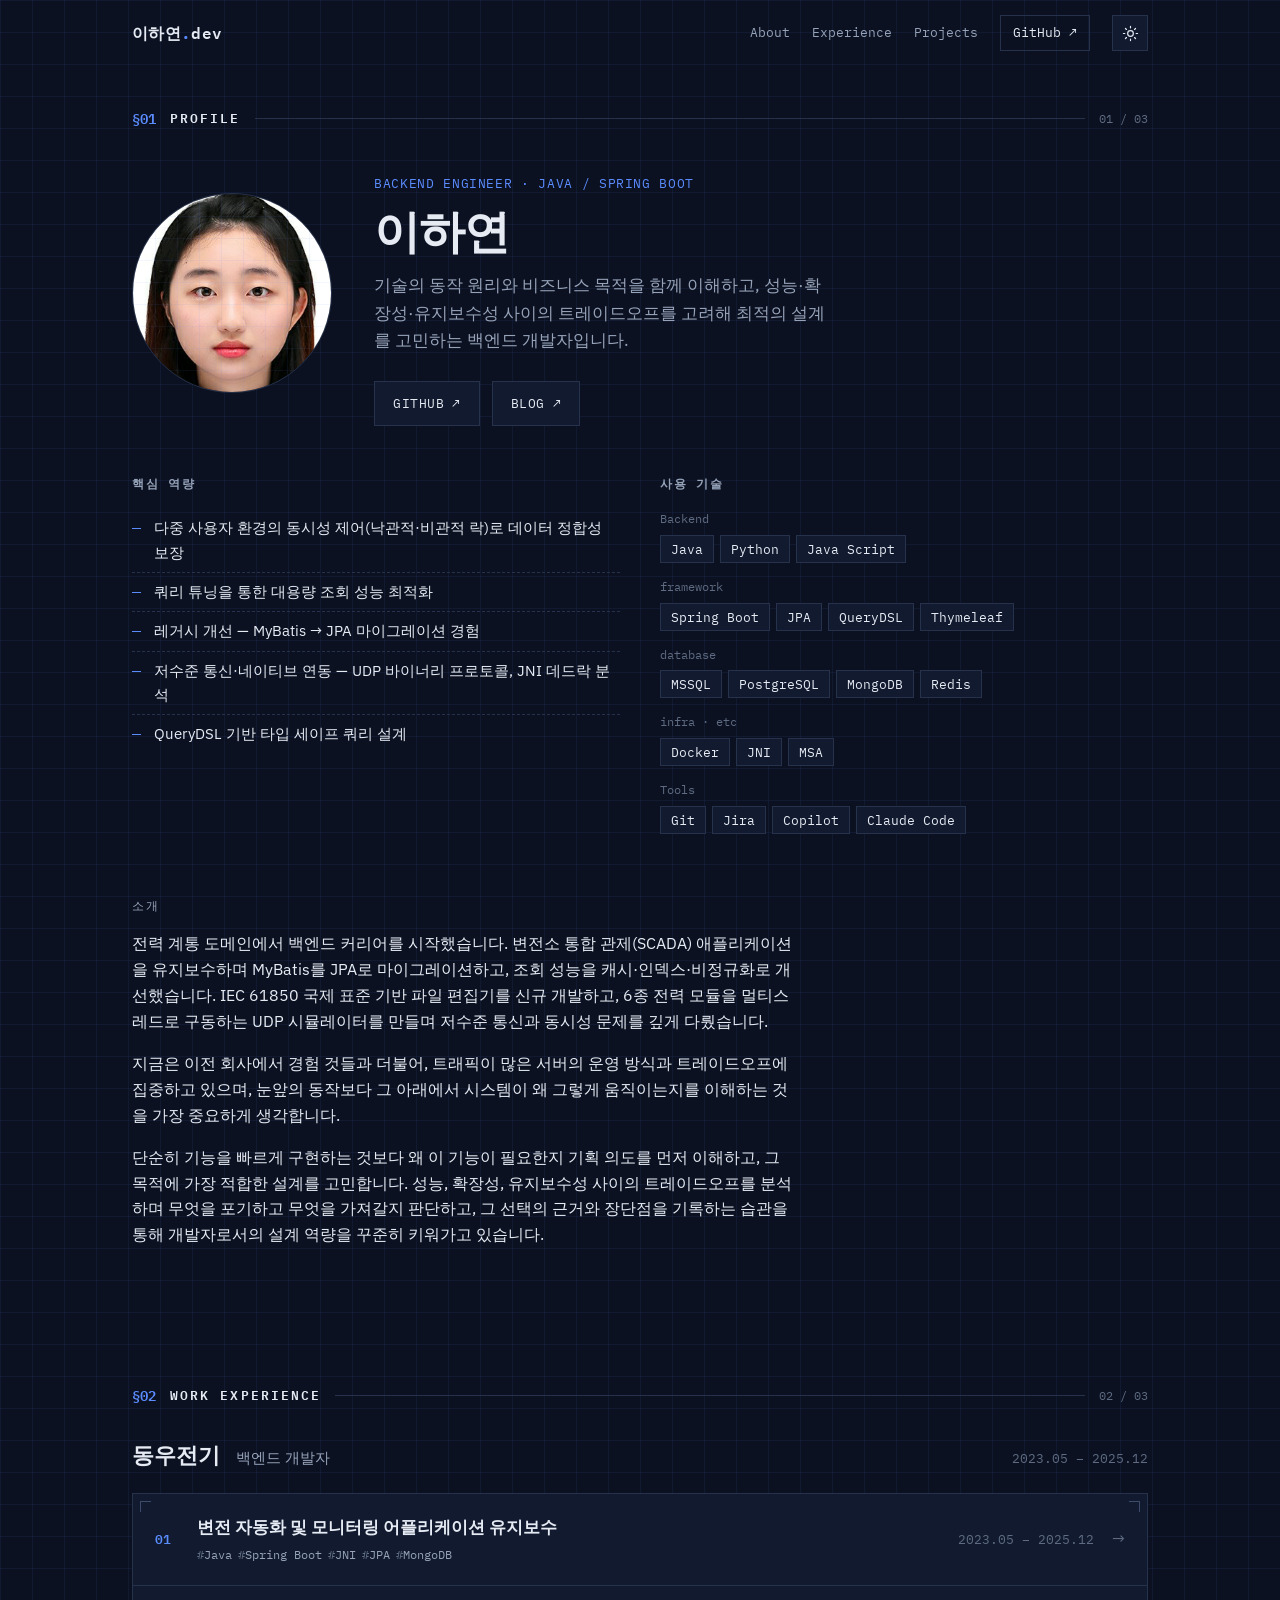
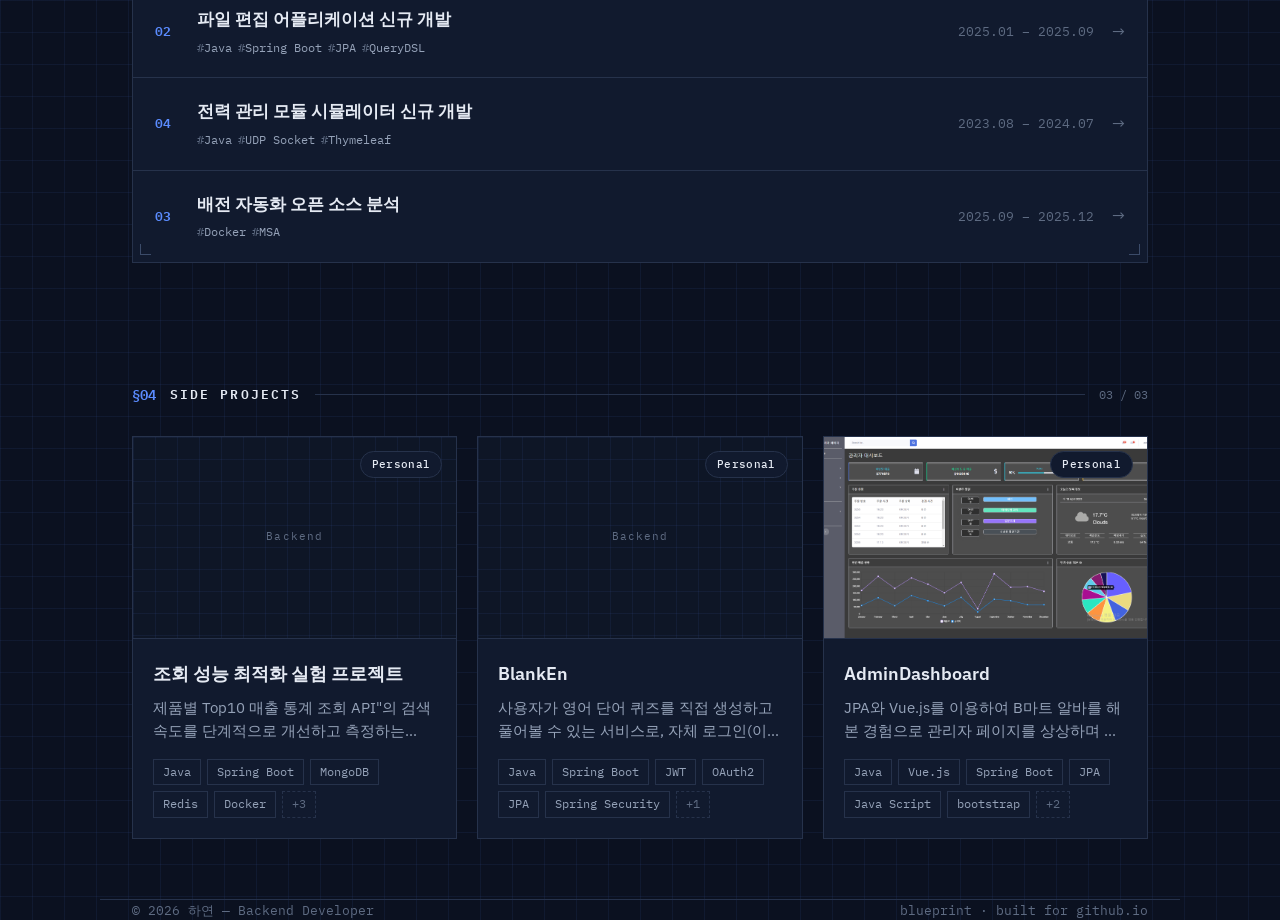
==== index.html @ 2e975024 "document - 수정" ====
<!doctype html>
<html lang="ko" data-theme="dark">
  <head>
    <meta charset="UTF-8" />
    <meta name="viewport" content="width=device-width, initial-scale=1.0" />
    <title>하연 · 백엔드 개발자</title>
    <script>
      try {
        var t = localStorage.getItem("theme");
        document.documentElement.setAttribute(
          "data-theme",
          t === "light" ? "light" : "dark",
        );
      } catch (e) {
        document.documentElement.setAttribute("data-theme", "dark");
      }
    </script>
    <link rel="preconnect" href="https://fonts.googleapis.com" />
    <link rel="preconnect" href="https://fonts.gstatic.com" crossorigin />
    <link
      href="https://fonts.googleapis.com/css2?family=IBM+Plex+Sans:wght@400;500;600;700&family=IBM+Plex+Mono:wght@400;500;600&display=swap"
      rel="stylesheet"
    />
    <link rel="stylesheet" href="assets/css/style.css" />
  </head>
  <body>
    <header id="header">
      <div class="wrap bar">
        <a href="#top" class="mark">이하연<span class="a">.</span>dev</a>
        <nav class="top" aria-label="주요 섹션">
          <a href="#profile">About</a>
          <a href="#experience">Experience</a>
          <a href="#projects">Projects</a>
          <a
            href="https://github.com/ddogga/"
            target="_blank"
            rel="noopener"
            class="gh"
            >GitHub ↗</a
          >
          <button
            id="themeToggle"
            class="theme-btn"
            type="button"
            aria-label="다크/라이트 테마 전환"
            title="테마 전환"
          >
            <svg
              class="i-moon"
              viewBox="0 0 24 24"
              fill="none"
              stroke="currentColor"
              stroke-width="1.7"
              stroke-linecap="round"
              stroke-linejoin="round"
              aria-hidden="true"
            >
              <path d="M21 12.8A8.5 8.5 0 1 1 11.2 3a6.6 6.6 0 0 0 9.8 9.8z" />
            </svg>
            <svg
              class="i-sun"
              viewBox="0 0 24 24"
              fill="none"
              stroke="currentColor"
              stroke-width="1.7"
              stroke-linecap="round"
              stroke-linejoin="round"
              aria-hidden="true"
            >
              <circle cx="12" cy="12" r="4" />
              <path
                d="M12 2v2M12 20v2M4.9 4.9l1.4 1.4M17.7 17.7l1.4 1.4M2 12h2M20 12h2M4.9 19.1l1.4-1.4M17.7 6.3l1.4-1.4"
              />
            </svg>
          </button>
        </nav>
      </div>
    </header>

    <main id="top" class="wrap">
      <!-- §01 PROFILE -->
      <section id="profile">
        <div class="sec-head reveal">
          <span class="sec-no">§01</span><span class="sec-title">Profile</span>
          <span class="sec-rule"></span><span class="sec-meta">01 / 03</span>
        </div>

        <div class="hero-grid">
          <div class="photo crop reveal" aria-label="프로필 사진 자리">
            <img src="assets/img/profile.png" alt="하연 프로필 사진" />
          </div>
          <div class="intro reveal">
            <p class="role">BACKEND ENGINEER · JAVA / SPRING BOOT</p>
            <h1>이하연</h1>
            <p class="tag">
              기술의 동작 원리와 비즈니스 목적을 함께 이해하고,
              성능·확장성·유지보수성 사이의 트레이드오프를 고려해 최적의 설계를
              고민하는 백엔드 개발자입니다.
            </p>
            <div class="links">
              <a
                class="lbtn"
                href="https://github.com/ddogga/"
                target="_blank"
                rel="noopener"
                >GITHUB <span aria-hidden="true">↗</span></a
              >
              <a
                class="lbtn"
                href="https://knockknockwho.tistory.com/"
                target="_blank"
                rel="noopener"
                >BLOG <span aria-hidden="true">↗</span></a
              >
            </div>
          </div>
        </div>

        <div class="cols reveal">
          <div class="block">
            <h2>핵심 역량</h2>
            <ul class="caps">
              <li>
                다중 사용자 환경의 동시성 제어(낙관적·비관적 락)로 데이터 정합성
                보장
              </li>
              <li>쿼리 튜닝을 통한 대용량 조회 성능 최적화</li>
              <li>레거시 개선 — MyBatis → JPA 마이그레이션 경험</li>
              <li>
                저수준 통신·네이티브 연동 — UDP 바이너리 프로토콜, JNI 데드락
                분석
              </li>
              <li>QueryDSL 기반 타입 세이프 쿼리 설계</li>
            </ul>
          </div>
          <div class="block">
            <h2>사용 기술</h2>
            <div class="stack-group">
              <span class="k">Backend</span>
              <div class="v">
                <span class="tk">Java</span><span class="tk">Python</span
                ><span class="tk">Java Script</span>
              </div>
            </div>
            <div class="stack-group">
              <span class="k">framework</span>
              <div class="v">
                <span class="tk">Spring Boot</span><span class="tk">JPA</span
                ><span class="tk">QueryDSL</span
                ><span class="tk">Thymeleaf</span>
              </div>
            </div>
            <div class="stack-group">
              <span class="k">database</span>
              <div class="v">
                <span class="tk">MSSQL</span>
                <span class="tk">PostgreSQL</span><span class="tk">MongoDB</span
                ><span class="tk">Redis</span>
              </div>
            </div>
            <div class="stack-group">
              <span class="k">infra · etc</span>
              <div class="v">
                <span class="tk">Docker</span><span class="tk">JNI</span
                ><span class="tk">MSA</span>
              </div>
            </div>
            <div class="stack-group">
              <span class="k">Tools</span>
              <div class="v">
                <span class="tk">Git</span><span class="tk">Jira</span
                ><span class="tk">Copilot</span
                ><span class="tk">Claude Code</span>
              </div>
            </div>
          </div>
        </div>

        <div class="about-long reveal">
          <p class="lbl">소개</p>
          <p>
            전력 계통 도메인에서 백엔드 커리어를 시작했습니다. 변전소 통합
            관제(SCADA) 애플리케이션을 유지보수하며 MyBatis를 JPA로
            마이그레이션하고, 조회 성능을 캐시·인덱스·비정규화로 개선했습니다.
            IEC 61850 국제 표준 기반 파일 편집기를 신규 개발하고, 6종 전력
            모듈을 멀티스레드로 구동하는 UDP 시뮬레이터를 만들며 저수준 통신과
            동시성 문제를 깊게 다뤘습니다.
          </p>
          <p>
            지금은 이전 회사에서 경험 것들과 더불어, 트래픽이 많은 서버의 운영
            방식과 트레이드오프에 집중하고 있으며, 눈앞의 동작보다 그 아래에서
            시스템이 왜 그렇게 움직이는지를 이해하는 것을 가장 중요하게
            생각합니다.
          </p>
          <p>
            단순히 기능을 빠르게 구현하는 것보다 왜 이 기능이 필요한지 기획
            의도를 먼저 이해하고, 그 목적에 가장 적합한 설계를 고민합니다. 성능,
            확장성, 유지보수성 사이의 트레이드오프를 분석하며 무엇을 포기하고
            무엇을 가져갈지 판단하고, 그 선택의 근거와 장단점을 기록하는 습관을
            통해 개발자로서의 설계 역량을 꾸준히 키워가고 있습니다.
          </p>
        </div>
      </section>

      <!-- §02 EXPERIENCE -->
      <section id="experience">
        <div class="sec-head reveal">
          <span class="sec-no">§02</span
          ><span class="sec-title">Work Experience</span>
          <span class="sec-rule"></span><span class="sec-meta">02 / 03</span>
        </div>

        <div class="company reveal">
          <span class="co-name">동우전기</span>
          <span class="co-role">백엔드 개발자</span>
          <span class="co-period">2023.05 – 2025.12</span>
        </div>

        <div class="exp-list crop reveal">
          <a
            class="exp-row"
            href="projects/substation_automaion_monitoring.html"
            data-detail="experience/monitoring-maintenance.html"
          >
            <span class="exp-no">01</span>
            <div class="exp-main">
              <span class="exp-title"
                >변전 자동화 및 모니터링 어플리케이션 유지보수</span
              >
              <div class="exp-tags">
                <span>Java</span><span>Spring Boot</span><span>JNI</span
                ><span>JPA</span><span>MongoDB</span>
              </div>
            </div>
            <span class="exp-date">2023.05 – 2025.12</span>
            <span class="exp-arrow" aria-hidden="true">→</span>
          </a>
          <a
            class="exp-row"
            href="projects/file_editor_project.html"
            data-detail="experience/monitoring-maintenance.html"
          >
            <span class="exp-no">02</span>
            <div class="exp-main">
              <span class="exp-title">파일 편집 어플리케이션 신규 개발</span>
              <div class="exp-tags">
                <span>Java</span><span>Spring Boot</span><span>JPA</span
                ><span>QueryDSL</span>
              </div>
            </div>
            <span class="exp-date">2025.01 – 2025.09</span>
            <span class="exp-arrow" aria-hidden="true">→</span>
          </a>

          <a
            class="exp-row"
            href="projects/module_simulator.html"
            data-detail="experience/simulator.html"
          >
            <span class="exp-no">04</span>
            <div class="exp-main">
              <span class="exp-title">전력 관리 모듈 시뮬레이터 신규 개발</span>
              <div class="exp-tags">
                <span>Java</span><span>UDP Socket</span><span>Thymeleaf</span>
              </div>
            </div>
            <span class="exp-date">2023.08 – 2024.07</span>
            <span class="exp-arrow" aria-hidden="true">→</span>
          </a>
          <a
            class="exp-row"
            href="projects/opensource-analysis.html"
            data-detail="experience/opensource-analysis.html"
          >
            <span class="exp-no">03</span>
            <div class="exp-main">
              <span class="exp-title">배전 자동화 오픈 소스 분석</span>
              <div class="exp-tags"><span>Docker</span><span>MSA</span></div>
            </div>
            <span class="exp-date">2025.09 – 2025.12</span>
            <span class="exp-arrow" aria-hidden="true">→</span>
          </a>
        </div>
      </section>

      <!-- §03 SIDE PROJECTS -->
      <section id="projects">
        <div class="sec-head reveal">
          <span class="sec-no">§04</span
          ><span class="sec-title">Side Projects</span>
          <span class="sec-rule"></span><span class="sec-meta">03 / 03</span>
        </div>

        <div class="proj-grid">
          <a
            class="proj-card reveal"
            href="projects/market_query_performance.html"
          >
            <span class="badge per">Personal</span>
            <div class="thumb"><span>Backend</span></div>
            <div
              class="proj-body"
              title='"제품별 Top10 매출 통계 조회 API"의 검색 속도를 단계적으로 개선하고 측정하는 Spring Boot 실험 프로젝트'
            >
              <h3>조회 성능 최적화 실험 프로젝트</h3>
              <p class="desc">
                제품별 Top10 매출 통계 조회 API"의 검색 속도를 단계적으로
                개선하고 측정하는 Spring Boot 실험 프로젝트
              </p>
              <div class="chips">
                <span class="chip">Java</span
                ><span class="chip">Spring Boot</span
                ><span class="chip">MongoDB</span><span class="chip">Redis</span
                ><span class="chip">Docker</span
                ><span class="chip more">+3</span>
              </div>
            </div>
          </a>

          <a class="proj-card reveal" href="projects/blank_en.html">
            <span class="badge per">Personal</span>
            <div class="thumb"><span>Backend</span></div>
            <div class="proj-body" title='"BlankEn'>
              <h3>BlankEn</h3>
              <p class="desc">
                사용자가 영어 단어 퀴즈를 직접 생성하고 풀어볼 수 있는 서비스로,
                자체 로그인(이메일 인증·로그인 유지)과 OAuth 2.0 기반
                카카오·구글 소셜 로그인을 함께 지원하는 인증·인가 체계를 구축한
                프로젝트
              </p>
              <div class="chips">
                <span class="chip">Java</span
                ><span class="chip">Spring Boot</span
                ><span class="chip">JWT</span><span class="chip">OAuth2</span
                ><span class="chip">JPA</span
                ><span class="chip">Spring Security</span
                ><span class="chip more">+1</span>
              </div>
            </div>
          </a>

          <a class="proj-card reveal" href="projects/admin_dashboard.html">
            <span class="badge per">Personal</span>
            <div class="thumb">
              <img src="assets/img/admin_dashboard_main.png" />
            </div>
            <div class="proj-body" title='"AdminDashboard'>
              <h3>AdminDashboard</h3>
              <p class="desc">
                JPA와 Vue.js를 이용하여 B마트 알바를 해본 경험으로 관리자
                페이지를 상상하며 만든 프로젝트
              </p>
              <div class="chips">
                <span class="chip">Java</span><span class="chip">Vue.js</span
                ><span class="chip">Spring Boot</span
                ><span class="chip">JPA</span
                ><span class="chip">Java Script</span
                ><span class="chip">bootstrap</span
                ><span class="chip more">+2</span>
              </div>
            </div>
          </a>
        </div>
      </section>
    </main>

    <footer class="wrap">
      <span>© 2026 하연 — Backend Developer</span>
      <span>blueprint · built for github.io</span>
    </footer>

    <script src="assets/js/main.js"></script>
  </body>
</html>
---- assets/css/style.css ----
:root,
html[data-theme="dark"] {
  --bg: #0b1120;
  --grid: rgba(90, 140, 255, 0.07);
  --surface: #111a2e;
  --ink: #e5eaf3;
  --muted: #95a2b8;
  --faint: #5e6b82;
  --line: #26324b;
  --accent: #5b8cff;
  --accent-ink: #7ba2ff;
  --accent-soft: rgba(91, 140, 255, 0.14);
  --crop: #3b4b69;
  --thumb-bg: #0e1626;
  --header-bg: rgba(11, 17, 32, 0.86);
  --pill-bg: #e5eaf3;
  --pill-fg: #0b1120;
  --shadow: rgba(0, 0, 0, 0.5);
}
html[data-theme="light"] {
  --bg: #f5f7fb;
  --grid: rgba(45, 91, 215, 0.055);
  --surface: #ffffff;
  --ink: #191e28;
  --muted: #626c7a;
  --faint: #9aa5b4;
  --line: #dce2eb;
  --accent: #2d5bd7;
  --accent-ink: #234bb8;
  --accent-soft: #eaeffc;
  --crop: #a9b6cb;
  --thumb-bg: #f0f3f9;
  --header-bg: rgba(245, 247, 251, 0.85);
  --pill-bg: #191e28;
  --pill-fg: #ffffff;
  --shadow: rgba(45, 91, 215, 0.35);
}

* {
  box-sizing: border-box;
}
html {
  scroll-behavior: smooth;
}

body {
  margin: 0;
  color: var(--ink);
  font-family: "IBM Plex Sans", system-ui, sans-serif;
  font-size: 16px;
  line-height: 1.62;
  -webkit-font-smoothing: antialiased;
  background-color: var(--bg);
  background-image:
    linear-gradient(var(--grid) 1px, transparent 1px),
    linear-gradient(90deg, var(--grid) 1px, transparent 1px);
  background-size: 32px 32px;
  transition:
    background-color 0.35s ease,
    color 0.35s ease;
}
::selection {
  background: var(--accent-soft);
}
a {
  color: inherit;
  text-decoration: none;
}

.wrap {
  max-width: 1080px;
  margin: 0 auto;
  padding: 0 32px;
}

/* corner registration marks (blueprint signature) */
.crop {
  background-image:
    linear-gradient(var(--crop), var(--crop)),
    linear-gradient(var(--crop), var(--crop)),
    linear-gradient(var(--crop), var(--crop)),
    linear-gradient(var(--crop), var(--crop)),
    linear-gradient(var(--crop), var(--crop)),
    linear-gradient(var(--crop), var(--crop)),
    linear-gradient(var(--crop), var(--crop)),
    linear-gradient(var(--crop), var(--crop));
  background-repeat: no-repeat;
  background-size:
    11px 1px,
    1px 11px,
    11px 1px,
    1px 11px,
    11px 1px,
    1px 11px,
    11px 1px,
    1px 11px;
  background-position:
    top 7px left 7px,
    top 7px left 7px,
    top 7px right 7px,
    top 7px right 7px,
    bottom 7px left 7px,
    bottom 7px left 7px,
    bottom 7px right 7px,
    bottom 7px right 7px;
}

/* ---------- header ---------- */
header {
  position: sticky;
  top: 0;
  z-index: 20;
  border-bottom: 1px solid transparent;
  transition:
    background 0.25s ease,
    border-color 0.25s ease;
}
header.scrolled {
  background: var(--header-bg);
  backdrop-filter: blur(10px);
  border-bottom-color: var(--line);
}
.bar {
  display: flex;
  align-items: center;
  justify-content: space-between;
  height: 66px;
}
.mark {
  font-family: "IBM Plex Mono", monospace;
  font-weight: 600;
  font-size: 16px;
  letter-spacing: 0.02em;
}
.mark .a {
  color: var(--accent);
}
nav.top {
  display: flex;
  align-items: center;
  gap: 22px;
  font-family: "IBM Plex Mono", monospace;
  font-size: 13px;
}
nav.top a {
  color: var(--muted);
  transition: color 0.18s ease;
}
nav.top a:hover,
nav.top a:focus-visible {
  color: var(--ink);
  outline: none;
}
nav.top a.gh {
  color: var(--ink);
  border: 1px solid var(--line);
  padding: 6px 12px;
  transition:
    border-color 0.18s ease,
    background-color 0.35s ease,
    color 0.35s ease;
}
nav.top a.gh:hover {
  border-color: var(--ink);
}

.theme-btn {
  display: inline-flex;
  align-items: center;
  justify-content: center;
  width: 36px;
  height: 36px;
  padding: 0;
  cursor: pointer;
  background: var(--surface);
  border: 1px solid var(--line);
  color: var(--ink);
  transition:
    border-color 0.18s ease,
    color 0.18s ease,
    background-color 0.35s ease;
}
.theme-btn:hover {
  border-color: var(--accent);
  color: var(--accent);
}
.theme-btn svg {
  width: 17px;
  height: 17px;
  display: block;
}
html[data-theme="dark"] .theme-btn .i-moon {
  display: none;
}
html[data-theme="dark"] .theme-btn .i-sun {
  display: block;
}
html[data-theme="light"] .theme-btn .i-moon {
  display: block;
}
html[data-theme="light"] .theme-btn .i-sun {
  display: none;
}

/* ---------- section header ---------- */
.sec-head {
  display: flex;
  align-items: center;
  gap: 14px;
  margin: 0 0 30px;
  font-family: "IBM Plex Mono", monospace;
}
.sec-no {
  color: var(--accent);
  font-weight: 600;
  font-size: 14px;
}
.sec-title {
  font-size: 13px;
  font-weight: 600;
  letter-spacing: 0.16em;
  text-transform: uppercase;
  color: var(--ink);
}
.sec-rule {
  flex: 1;
  height: 1px;
  background: var(--line);
  transition: background-color 0.35s ease;
}
.sec-meta {
  font-size: 12px;
  color: var(--faint);
}

section {
  padding: 60px 0;
}
section:first-of-type {
  padding-top: 40px;
}

/* ---------- §01 profile ---------- */
.hero-grid {
  display: grid;
  grid-template-columns: auto 1fr;
  gap: 42px;
  align-items: center;
}
.photo {
  width: clamp(170px, 16vw, 200px); /* 최소 110 · 기본 화면비 16vw · 최대 170 */
  aspect-ratio: 1 / 1; /* 정사각 유지 → 원이 안 찌그러짐 */
  border-radius: 50%; /* 원형 */
  overflow: hidden; /* 이미지가 원 밖으로 안 삐져나오게 */
  border: 1px solid var(--line);
  background-color: var(--surface);
  position: relative;
  display: flex;
  align-items: center;
  justify-content: center;
}
.photo img {
  width: 100%;
  height: 100%;
  object-fit: cover;
  display: block;
}
.photo::before {
  content: "";
  position: absolute;
  inset: 0;
  background-image:
    linear-gradient(var(--grid) 1px, transparent 1px),
    linear-gradient(90deg, var(--grid) 1px, transparent 1px);
  background-size: 22px 22px;
}
.photo .ph-label {
  position: relative;
  font-family: "IBM Plex Mono", monospace;
  font-size: 12px;
  color: var(--faint);
  text-align: center;
  line-height: 1.5;
}
.photo .ph-label .glyph {
  display: block;
  font-size: 30px;
  color: var(--line);
  margin-bottom: 8px;
}

.intro .role {
  font-family: "IBM Plex Mono", monospace;
  font-size: 13px;
  letter-spacing: 0.05em;
  color: var(--accent);
  margin-bottom: 12px;
}
.intro h1 {
  font-size: clamp(30px, 5vw, 46px);
  font-weight: 700;
  letter-spacing: -0.02em;
  line-height: 1.1;
  margin: 0 0 16px;
}
.intro .tag {
  color: var(--muted);
  font-size: 17px;
  max-width: 46ch;
  margin: 0 0 26px;
}
.intro .tag em {
  color: var(--ink);
  font-style: italic;
}

.links {
  display: flex;
  flex-wrap: wrap;
  gap: 12px;
}
.lbtn {
  font-family: "IBM Plex Mono", monospace;
  font-size: 13px;
  letter-spacing: 0.04em;
  display: inline-flex;
  align-items: center;
  gap: 8px;
  padding: 11px 18px;
  border: 1px solid var(--line);
  background: var(--surface);
  transition:
    border-color 0.18s ease,
    color 0.18s ease,
    transform 0.16s ease,
    background-color 0.35s ease;
}
.lbtn:hover {
  border-color: var(--accent);
  color: var(--accent);
  transform: translateY(-2px);
}

.cols {
  display: grid;
  grid-template-columns: 1fr 1fr;
  gap: 40px;
  margin-top: 48px;
}
.block h2 {
  font-family: "IBM Plex Mono", monospace;
  font-size: 12px;
  letter-spacing: 0.14em;
  text-transform: uppercase;
  color: var(--muted);
  margin: 0 0 16px;
}

.caps {
  list-style: none;
  margin: 0;
  padding: 0;
}
.caps li {
  position: relative;
  padding: 7px 0 7px 22px;
  border-bottom: 1px dashed var(--line);
  font-size: 15px;
  transition: border-color 0.35s ease;
}
.caps li:last-child {
  border-bottom: 0;
}
.caps li::before {
  content: "—";
  position: absolute;
  left: 0;
  color: var(--accent);
  font-family: "IBM Plex Mono", monospace;
}

.stack-group {
  margin-bottom: 14px;
}
.stack-group .k {
  font-family: "IBM Plex Mono", monospace;
  font-size: 12px;
  color: var(--faint);
  display: block;
  margin-bottom: 6px;
}
.stack-group .v {
  display: flex;
  flex-wrap: wrap;
  gap: 6px;
}
.tk {
  font-family: "IBM Plex Mono", monospace;
  font-size: 12.5px;
  padding: 3px 10px;
  border: 1px solid var(--line);
  background: var(--surface);
  color: var(--ink);
  transition:
    background-color 0.35s ease,
    border-color 0.35s ease,
    color 0.35s ease;
}

.about-long {
  margin-top: 48px;
  max-width: 66ch;
}
.about-long .lbl {
  font-family: "IBM Plex Mono", monospace;
  font-size: 12px;
  letter-spacing: 0.14em;
  text-transform: uppercase;
  color: var(--muted);
  margin: 0 0 16px;
}
.about-long p {
  color: var(--ink);
  margin: 0 0 16px;
}
.note {
  font-family: "IBM Plex Mono", monospace;
  font-size: 12.5px;
  color: var(--faint);
}
.note::before {
  content: "// ";
}

/* ---------- §02 experience ---------- */
.company {
  display: flex;
  align-items: baseline;
  gap: 16px;
  flex-wrap: wrap;
  margin-bottom: 8px;
}
.company .co-name {
  font-size: 22px;
  font-weight: 700;
}
.company .co-role {
  color: var(--muted);
  font-size: 15px;
}
.company .co-period {
  font-family: "IBM Plex Mono", monospace;
  font-size: 13px;
  color: var(--faint);
  margin-left: auto;
}

.exp-list {
  border: 1px solid var(--line);
  background-color: var(--surface);
  margin-top: 20px;
  transition:
    background-color 0.35s ease,
    border-color 0.35s ease;
}
.exp-row {
  display: flex;
  align-items: center;
  gap: 18px;
  padding: 20px 22px;
  border-bottom: 1px solid var(--line);
  transition:
    background-color 0.2s ease,
    border-color 0.35s ease;
}
.exp-row:last-child {
  border-bottom: 0;
}
.exp-row:hover {
  background: var(--accent-soft);
}
.exp-no {
  font-family: "IBM Plex Mono", monospace;
  font-size: 13px;
  color: var(--accent);
  font-weight: 600;
  width: 24px;
  flex-shrink: 0;
}
.exp-main {
  flex: 1;
  min-width: 0;
}
.exp-title {
  display: block;
  font-weight: 600;
  font-size: 16.5px;
}
.exp-tags {
  display: flex;
  flex-wrap: wrap;
  gap: 6px;
  margin-top: 6px;
}
.exp-tags span {
  font-family: "IBM Plex Mono", monospace;
  font-size: 11.5px;
  color: var(--muted);
}
.exp-tags span::before {
  content: "#";
  color: var(--faint);
}
.exp-date {
  font-family: "IBM Plex Mono", monospace;
  font-size: 13px;
  color: var(--faint);
  flex-shrink: 0;
}
.exp-arrow {
  color: var(--faint);
  flex-shrink: 0;
  transition:
    transform 0.18s ease,
    color 0.18s ease;
}
.exp-row:hover .exp-arrow {
  color: var(--accent);
  transform: translateX(4px);
}

/* ---------- §03 side projects ---------- */
.proj-grid {
  display: grid;
  grid-template-columns: repeat(auto-fill, minmax(300px, 1fr));
  gap: 20px;
}
.proj-card {
  position: relative;
  background-color: var(--surface);
  border: 1px solid var(--line);
  display: flex;
  flex-direction: column;
  overflow: hidden;
  transition:
    border-color 0.18s ease,
    transform 0.18s ease,
    box-shadow 0.18s ease,
    background-color 0.35s ease;
}
.proj-card:hover {
  border-color: var(--accent);
  transform: translateY(-3px);
  box-shadow: 0 16px 30px -18px var(--shadow);
}
.badge {
  position: absolute;
  top: 14px;
  right: 14px;
  z-index: 2;
  font-family: "IBM Plex Mono", monospace;
  font-size: 11px;
  font-weight: 500;
  letter-spacing: 0.03em;
  padding: 4px 11px;
  border-radius: 20px;
  transition:
    background-color 0.35s ease,
    color 0.35s ease,
    border-color 0.35s ease;
}
.badge.static {
  position: static;
  top: auto;
  right: auto;
}
.badge.pro {
  background: var(--pill-bg);
  color: var(--pill-fg);
}
.badge.per {
  background: var(--surface);
  color: var(--ink);
  border: 1px solid var(--line);
}
.thumb {
  aspect-ratio: 16 / 10;
  position: relative;
  background: var(--thumb-bg);
  border-bottom: 1px solid var(--line);
  display: flex;
  align-items: center;
  justify-content: center;
  transition:
    background-color 0.35s ease,
    border-color 0.35s ease;
}
.thumb::before {
  content: "";
  position: absolute;
  inset: 0;
  background-image:
    linear-gradient(var(--grid) 1px, transparent 1px),
    linear-gradient(90deg, var(--grid) 1px, transparent 1px);
  background-size: 22px 22px;
}
.thumb span {
  position: relative;
  font-family: "IBM Plex Mono", monospace;
  font-size: 11px;
  color: var(--faint);
  letter-spacing: 0.1em;
}
.proj-body {
  padding: 20px;
  display: flex;
  flex-direction: column;
  flex: 1;
}
.proj-body h3 {
  font-size: 18px;
  font-weight: 600;
  margin: 0 0 8px;
}
.proj-body .desc {
  color: var(--muted);
  font-size: 14.5px;
  margin: 0 0 16px;
  display: -webkit-box;
  -webkit-line-clamp: 2;
  -webkit-box-orient: vertical;
  overflow: hidden;
}
.chips {
  display: flex;
  flex-wrap: wrap;
  gap: 6px;
  margin-top: auto;
}
.chip {
  font-family: "IBM Plex Mono", monospace;
  font-size: 11.5px;
  padding: 3px 9px;
  border: 1px solid var(--line);
  color: var(--muted);
  transition:
    border-color 0.35s ease,
    color 0.35s ease;
}
.chip.more {
  border-style: dashed;
  color: var(--faint);
}

/* ---------- footer ---------- */
footer {
  border-top: 1px solid var(--line);
  padding: 28px 0;
  display: flex;
  justify-content: space-between;
  align-items: center;
  font-family: "IBM Plex Mono", monospace;
  font-size: 12.5px;
  color: var(--faint);
  transition: border-color 0.35s ease;
}

/* ======================================================
   DETAIL PAGE
   ====================================================== */
.crumb {
  display: flex;
  align-items: center;
  gap: 10px;
  font-family: "IBM Plex Mono", monospace;
  font-size: 13px;
  color: var(--muted);
  margin-bottom: 22px;
  flex-wrap: wrap;
}
.crumb a {
  color: var(--muted);
  transition: color 0.18s ease;
}
.crumb a:hover {
  color: var(--accent);
}
.crumb .sep {
  color: var(--faint);
}
.crumb .cur {
  color: var(--ink);
}

.detail-head {
  margin-bottom: 34px;
}
.detail-head .badge.static {
  margin-bottom: 14px;
}
.detail-head h1 {
  font-size: clamp(28px, 5vw, 42px);
  font-weight: 700;
  letter-spacing: -0.02em;
  line-height: 1.12;
  margin: 0 0 12px;
}
.detail-head .summary {
  color: var(--muted);
  font-size: 17px;
  max-width: 62ch;
  margin: 0;
}

/* spec sheet */
.spec {
  border: 1px solid var(--line);
  background-color: var(--surface);
  margin-bottom: 8px;
  transition:
    background-color 0.35s ease,
    border-color 0.35s ease;
}
.spec .srow {
  display: grid;
  grid-template-columns: 150px 1fr;
  gap: 18px;
  padding: 14px 22px;
  border-bottom: 1px solid var(--line);
  align-items: baseline;
}
.spec .srow:last-child {
  border-bottom: 0;
}
.spec .sk {
  font-family: "IBM Plex Mono", monospace;
  font-size: 12px;
  letter-spacing: 0.08em;
  color: var(--faint);
  text-transform: uppercase;
}
.spec .sv {
  display: flex;
  flex-wrap: wrap;
  gap: 6px 10px;
  align-items: center;
}
.spec .sv .txt {
  font-size: 15px;
}
.spec .sv a {
  color: var(--accent);
  font-family: "IBM Plex Mono", monospace;
  font-size: 13px;
}
.spec .sv a:hover {
  text-decoration: underline;
}

/* problem solving cases */
.ps-case {
  border: 1px solid var(--line);
  background-color: var(--surface);
  margin-bottom: 16px;
  transition:
    background-color 0.35s ease,
    border-color 0.35s ease;
}
.ps-head {
  display: flex;
  align-items: baseline;
  gap: 12px;
  padding: 18px 22px;
  border-bottom: 1px solid var(--line);
}
.ps-no {
  font-family: "IBM Plex Mono", monospace;
  color: var(--accent);
  font-weight: 600;
  font-size: 13px;
  flex-shrink: 0;
}
.ps-title {
  font-weight: 600;
  font-size: 17px;
}
.ps-body {
  padding: 6px 22px 16px;
}
.ps-row {
  display: grid;
  grid-template-columns: 104px 1fr;
  gap: 18px;
  padding: 13px 0;
  border-bottom: 1px dashed var(--line);
  align-items: baseline;
}
.ps-row:last-child {
  border-bottom: 0;
}
.ps-label {
  font-family: "IBM Plex Mono", monospace;
  font-size: 12px;
  letter-spacing: 0.05em;
  color: var(--muted);
}
.ps-text {
  color: var(--ink);
}
.ps-row.lesson {
  background: var(--accent-soft);
  border-bottom: 0;
  padding: 13px 14px;
  margin: 4px -14px 0;
  border-radius: 3px;
}
.ps-row.lesson .ps-label {
  color: var(--accent);
  font-weight: 500;
}

/* study list */
.study-row {
  display: flex;
  align-items: center;
  gap: 16px;
  padding: 18px 22px;
  border-bottom: 1px solid var(--line);
  transition: background-color 0.2s ease;
}
.study-row:last-child {
  border-bottom: 0;
}
.study-row:hover {
  background: var(--accent-soft);
}
.study-idx {
  font-family: "IBM Plex Mono", monospace;
  font-size: 13px;
  color: var(--accent);
  font-weight: 600;
  width: 24px;
  flex-shrink: 0;
}
.study-main {
  flex: 1;
  min-width: 0;
}
.study-title {
  display: block;
  font-weight: 600;
  font-size: 16px;
}
.study-desc {
  color: var(--muted);
  font-size: 13.5px;
  margin-top: 4px;
}
.study-ext {
  font-family: "IBM Plex Mono", monospace;
  font-size: 12px;
  color: var(--faint);
  flex-shrink: 0;
  transition: color 0.18s ease;
}
.study-row:hover .study-ext {
  color: var(--accent);
}

/* pager */
.pager {
  display: flex;
  justify-content: space-between;
  gap: 16px;
  margin: 44px 0 10px;
  padding-top: 24px;
  border-top: 1px solid var(--line);
  font-family: "IBM Plex Mono", monospace;
  font-size: 13px;
}
.pager a {
  color: var(--muted);
  transition: color 0.18s ease;
}
.pager a:hover {
  color: var(--accent);
}
.pager .disabled {
  color: var(--faint);
  opacity: 0.5;
}

/* reveal */
.reveal {
  opacity: 0;
  transform: translateY(14px);
  transition:
    opacity 0.5s ease,
    transform 0.5s ease;
}
.reveal.in {
  opacity: 1;
  transform: none;
}

@media (prefers-reduced-motion: reduce) {
  .reveal {
    opacity: 1 !important;
    transform: none !important;
    transition: none;
  }
  html {
    scroll-behavior: auto;
  }
}

@media (max-width: 760px) {
  .hero-grid {
    grid-template-columns: 1fr;
    gap: 26px;
  }
  .photo {
    max-width: 220px;
  }
  .cols {
    grid-template-columns: 1fr;
    gap: 30px;
  }
}
@media (max-width: 560px) {
  .wrap {
    padding: 0 20px;
  }
  nav.top a:not(.gh) {
    display: none;
  }
  nav.top {
    gap: 12px;
  }
  section {
    padding: 44px 0;
  }
  .company .co-period {
    margin-left: 0;
    width: 100%;
  }
  .exp-row {
    flex-wrap: wrap;
    gap: 8px 14px;
  }
  .exp-date {
    order: 3;
    margin-left: 42px;
  }
  footer {
    flex-direction: column;
    gap: 8px;
    align-items: flex-start;
  }
  .spec .srow {
    grid-template-columns: 1fr;
    gap: 6px;
  }
  .ps-row {
    grid-template-columns: 1fr;
    gap: 4px;
  }
  .ps-row.lesson {
    margin: 4px 0 0;
  }
}

/* ======================================================
   DETAIL — two-column sticky layout
   ====================================================== */
.detail-layout {
  display: grid;
  grid-template-columns: 320px 1fr;
  gap: 56px;
  padding-top: 34px;
  align-items: start;
}
.detail-side {
  position: sticky;
  top: 92px;
  align-self: start;
  max-height: calc(100vh - 116px);
  overflow-y: auto;
}
.detail-side .crumb {
  margin-bottom: 16px;
}
.detail-side .badge.static {
  margin-bottom: 12px;
}
.detail-side h1 {
  font-size: 26px;
  line-height: 1.15;
  letter-spacing: -0.02em;
  margin: 0 0 12px;
}
.detail-side .summary {
  font-size: 15px;
  color: var(--muted);
  margin: 0;
}
.detail-side .spec {
  margin-top: 22px;
}
.detail-side .spec .srow {
  grid-template-columns: 1fr;
  gap: 7px;
  padding: 13px 18px;
}
.detail-main section {
  padding: 0 0 52px;
}
.detail-main section:first-child {
  padding-top: 4px;
}
.detail-main .pager {
  margin-top: 8px;
}

@media (max-width: 860px) {
  .detail-layout {
    grid-template-columns: 1fr;
    gap: 0;
    padding-top: 28px;
  }
  .detail-side {
    position: static;
    max-height: none;
    overflow: visible;
    margin-bottom: 28px;
  }
  .detail-side h1 {
    font-size: clamp(26px, 6vw, 34px);
  }
  .detail-main section:first-child {
    padding-top: 8px;
  }
}

.caps-acc .cap {
  border-bottom: 1px dashed var(--line);
}
.caps-acc .cap:last-child {
  border-bottom: 0;
}

/* 하위 없는 일반 항목 */
.cap.plain {
  position: relative;
  margin: 0;
  padding: 9px 0 9px 22px;
  font-size: 15px;
}
.cap.plain::before {
  content: "—";
  position: absolute;
  left: 0;
  color: var(--accent);
  font-family: "IBM Plex Mono", monospace;
}

/* 펼칠 수 있는 항목 */
details.cap > summary {
  position: relative;
  display: block;
  list-style: none;
  cursor: pointer;
  padding: 9px 30px 9px 22px;
  font-size: 15px;
}
details.cap > summary::-webkit-details-marker {
  display: none;
}
details.cap > summary::before {
  content: "—";
  position: absolute;
  left: 0;
  color: var(--accent);
  font-family: "IBM Plex Mono", monospace;
}
details.cap > summary::after {
  content: "+";
  position: absolute;
  right: 6px;
  top: 9px;
  font-family: "IBM Plex Mono", monospace;
  color: var(--accent);
}
details.cap[open] > summary::after {
  content: "–";
}
details.cap > summary:hover {
  color: var(--accent);
}

/* 하위 리스트 */
details.cap > ul {
  margin: 0 0 10px;
  padding: 0 0 0 22px;
  list-style: none;
}
details.cap > ul > li {
  position: relative;
  padding: 6px 0 6px 16px;
  font-size: 14px;
  color: var(--muted);
}
details.cap > ul > li::before {
  content: "└";
  position: absolute;
  left: 0;
  color: var(--faint);
  font-family: "IBM Plex Mono", monospace;
}
.thumb img { width: 100%; height: 100%; object-fit: cover; display: block; position: relative; }
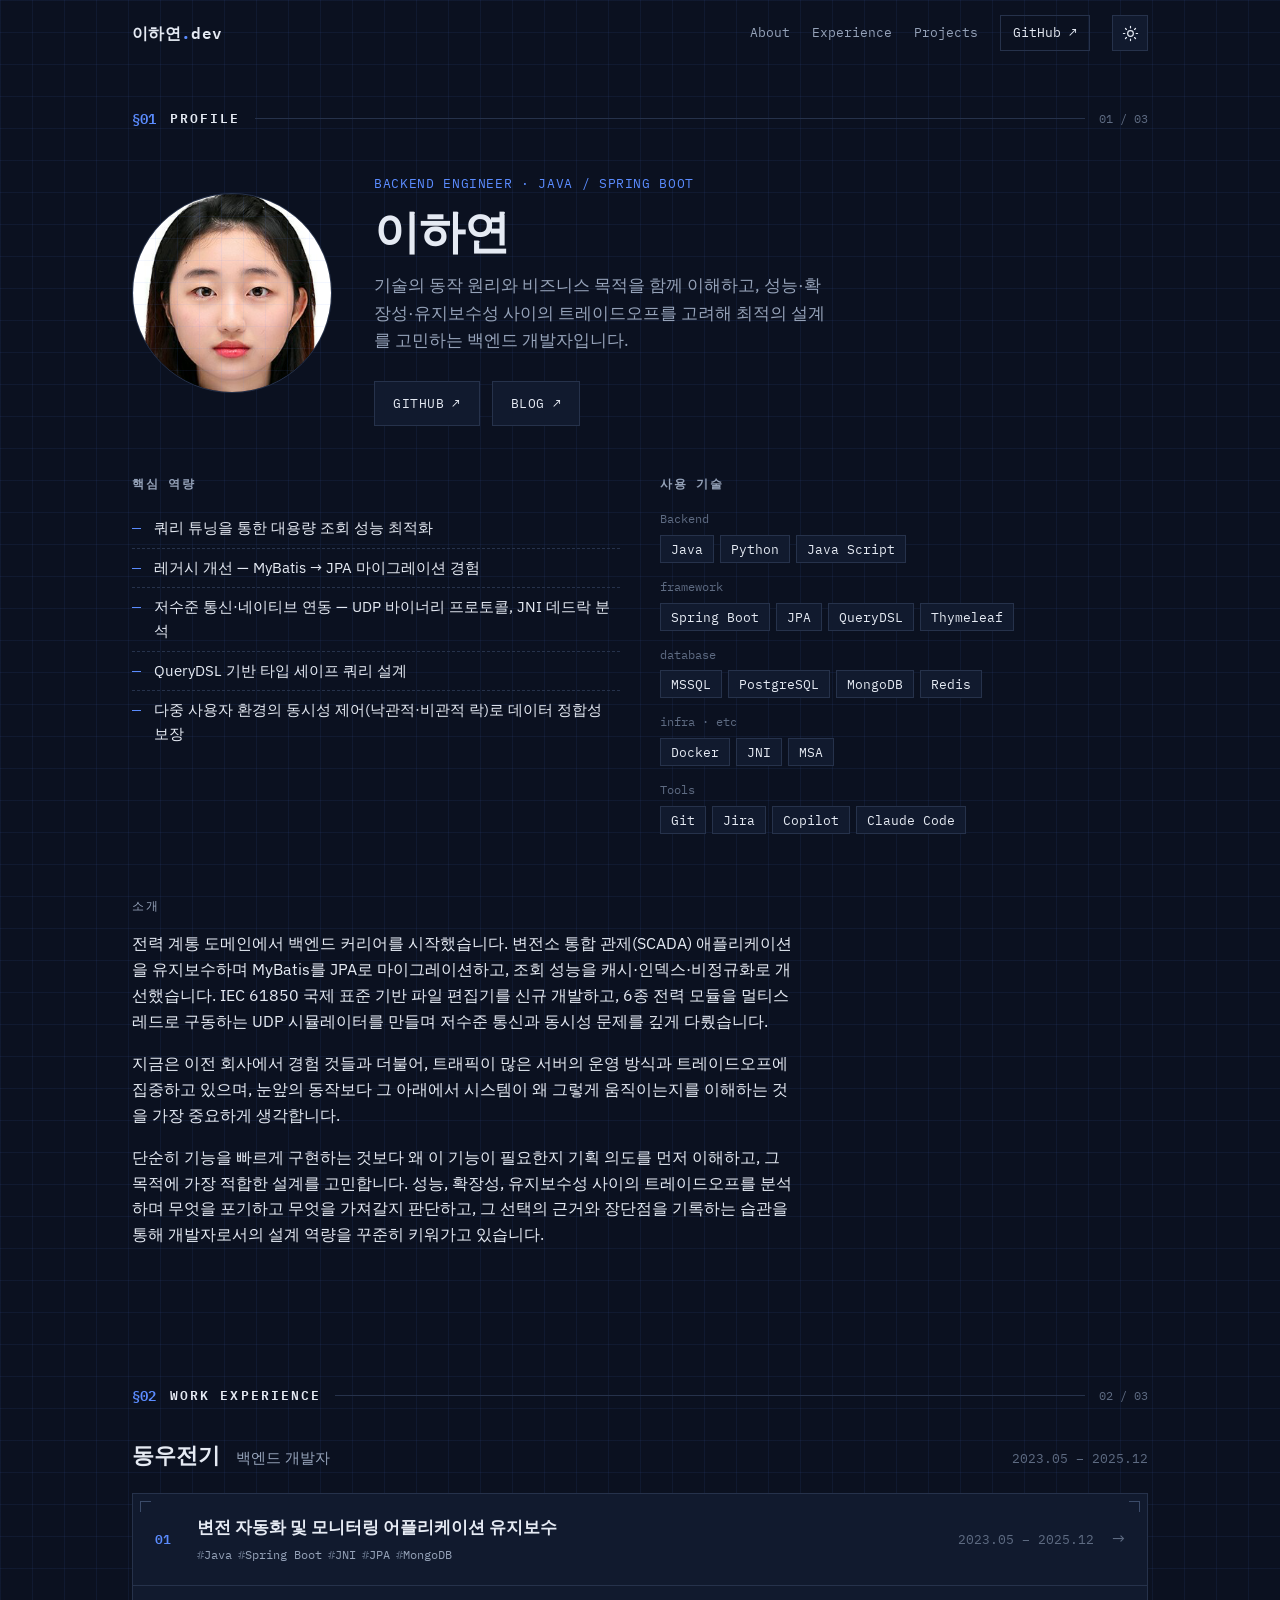
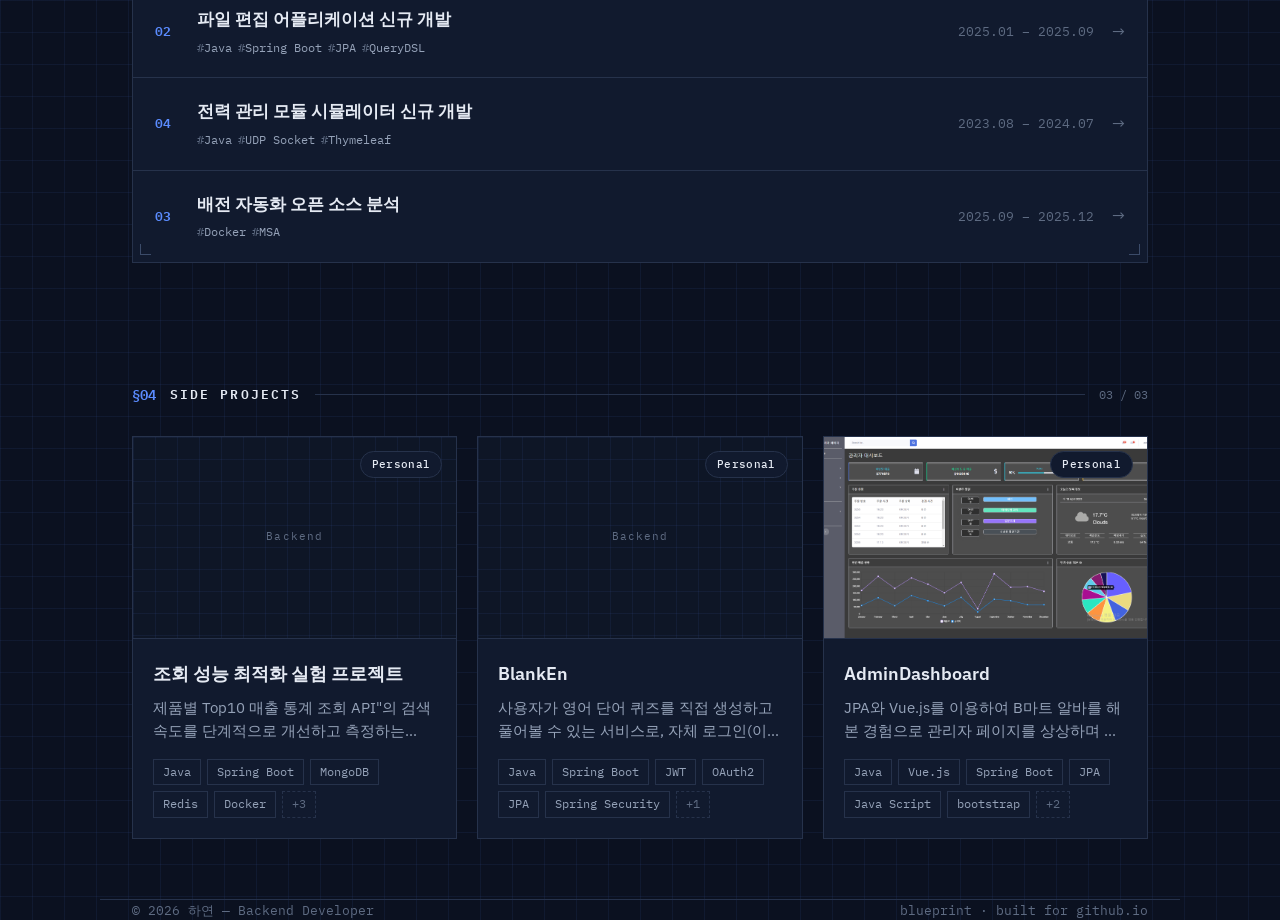
==== commit 65334301: "substation 관련 내용 수정" ====
--- a/index.html
+++ b/index.html
@@ -120,10 +120,6 @@
           <div class="block">
             <h2>핵심 역량</h2>
             <ul class="caps">
-              <li>
-                다중 사용자 환경의 동시성 제어(낙관적·비관적 락)로 데이터 정합성
-                보장
-              </li>
               <li>쿼리 튜닝을 통한 대용량 조회 성능 최적화</li>
               <li>레거시 개선 — MyBatis → JPA 마이그레이션 경험</li>
               <li>
@@ -131,6 +127,10 @@
                 분석
               </li>
               <li>QueryDSL 기반 타입 세이프 쿼리 설계</li>
+              <li>
+                다중 사용자 환경의 동시성 제어(낙관적·비관적 락)로 데이터 정합성
+                보장
+              </li>
             </ul>
           </div>
           <div class="block">
@@ -219,7 +219,7 @@
         <div class="exp-list crop reveal">
           <a
             class="exp-row"
-            href="projects/substation_automaion_monitoring.html"
+            href="projects/substation_automation_monitoring.html"
             data-detail="experience/monitoring-maintenance.html"
           >
             <span class="exp-no">01</span>
--- a/assets/css/style.css
+++ b/assets/css/style.css
@@ -975,8 +975,8 @@
    ====================================================== */
 .detail-layout {
   display: grid;
-  grid-template-columns: 320px 1fr;
-  gap: 56px;
+  grid-template-columns: 230px 1fr;
+  gap: 35px;
   padding-top: 34px;
   align-items: start;
 }
@@ -1117,4 +1117,19 @@
   color: var(--faint);
   font-family: "IBM Plex Mono", monospace;
 }
-.thumb img { width: 100%; height: 100%; object-fit: cover; display: block; position: relative; }
+.thumb img {
+  width: 100%;
+  height: 100%;
+  object-fit: cover;
+  display: block;
+  position: relative;
+}
+
+.ps-figure {
+  margin: 16px 0 4px;
+}
+.ps-figure img {
+  width: 100%;
+  max-width: 680px;
+  height: auto;
+}
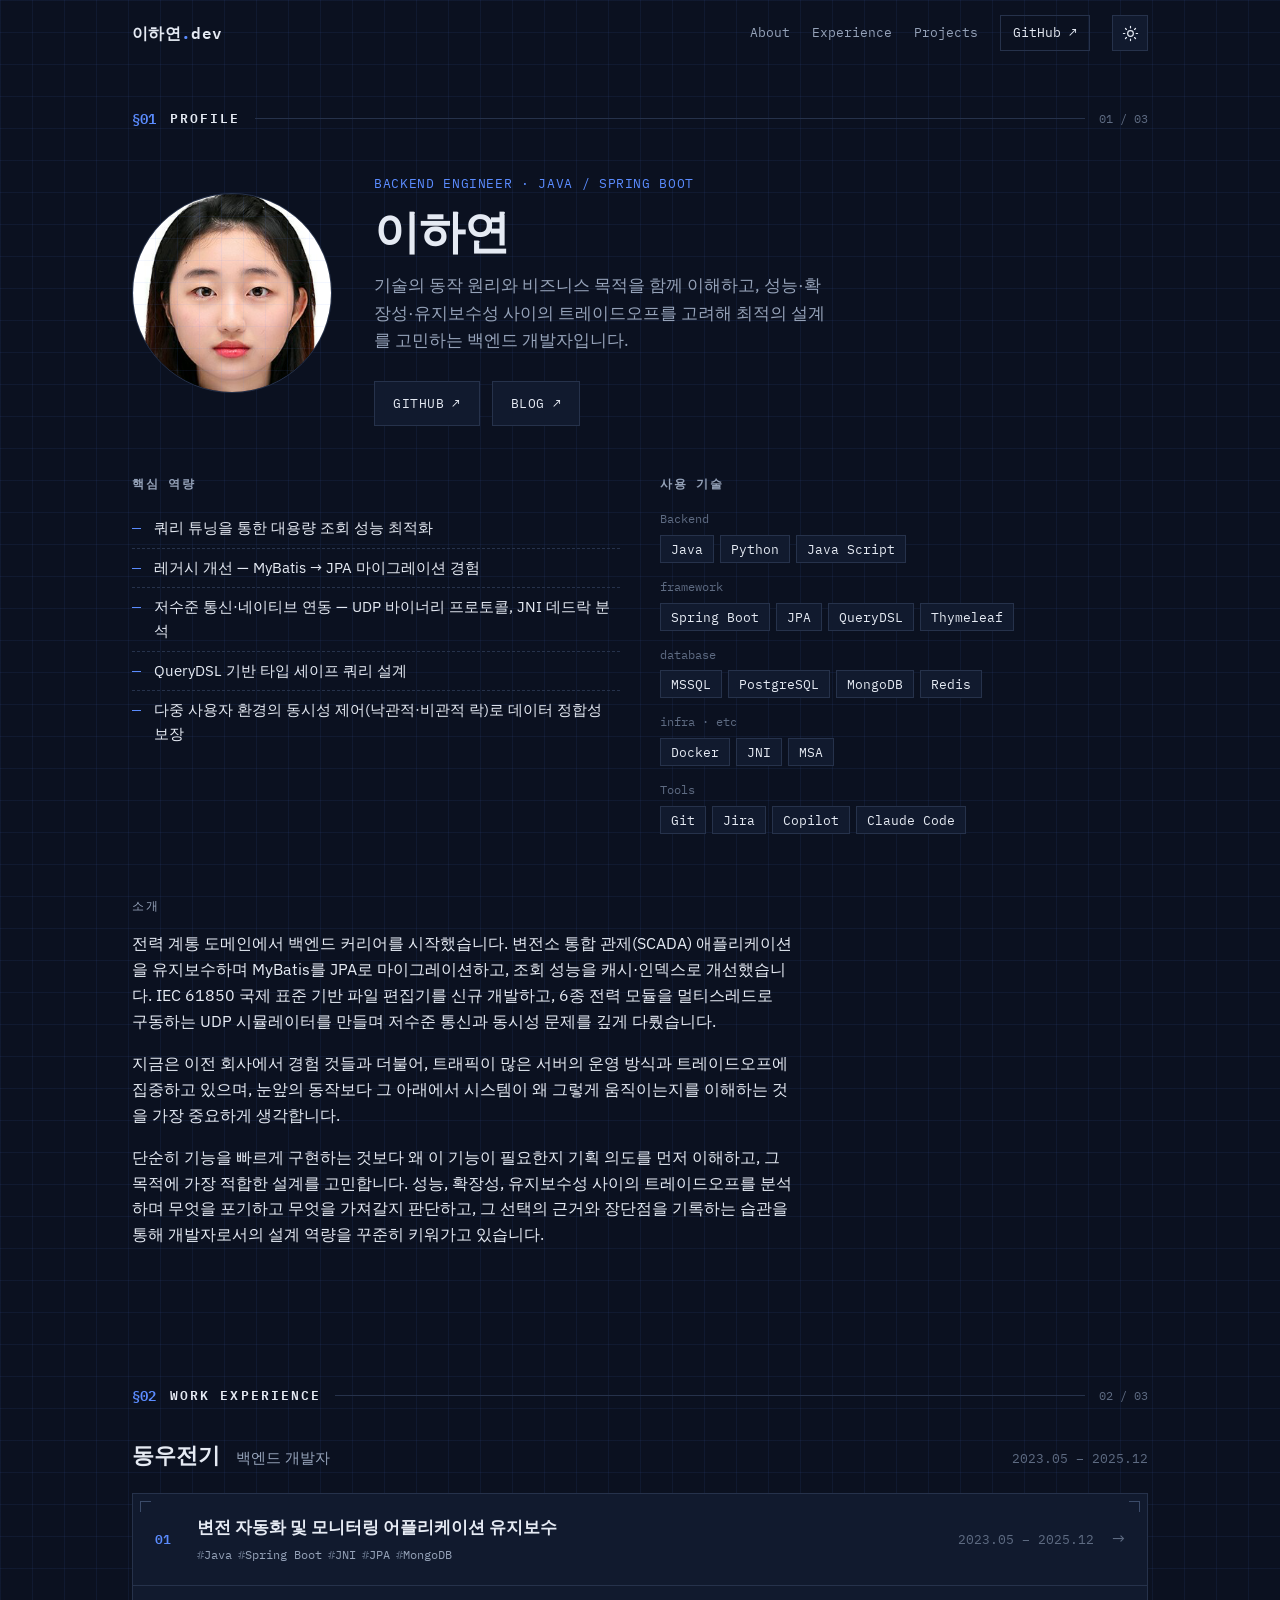
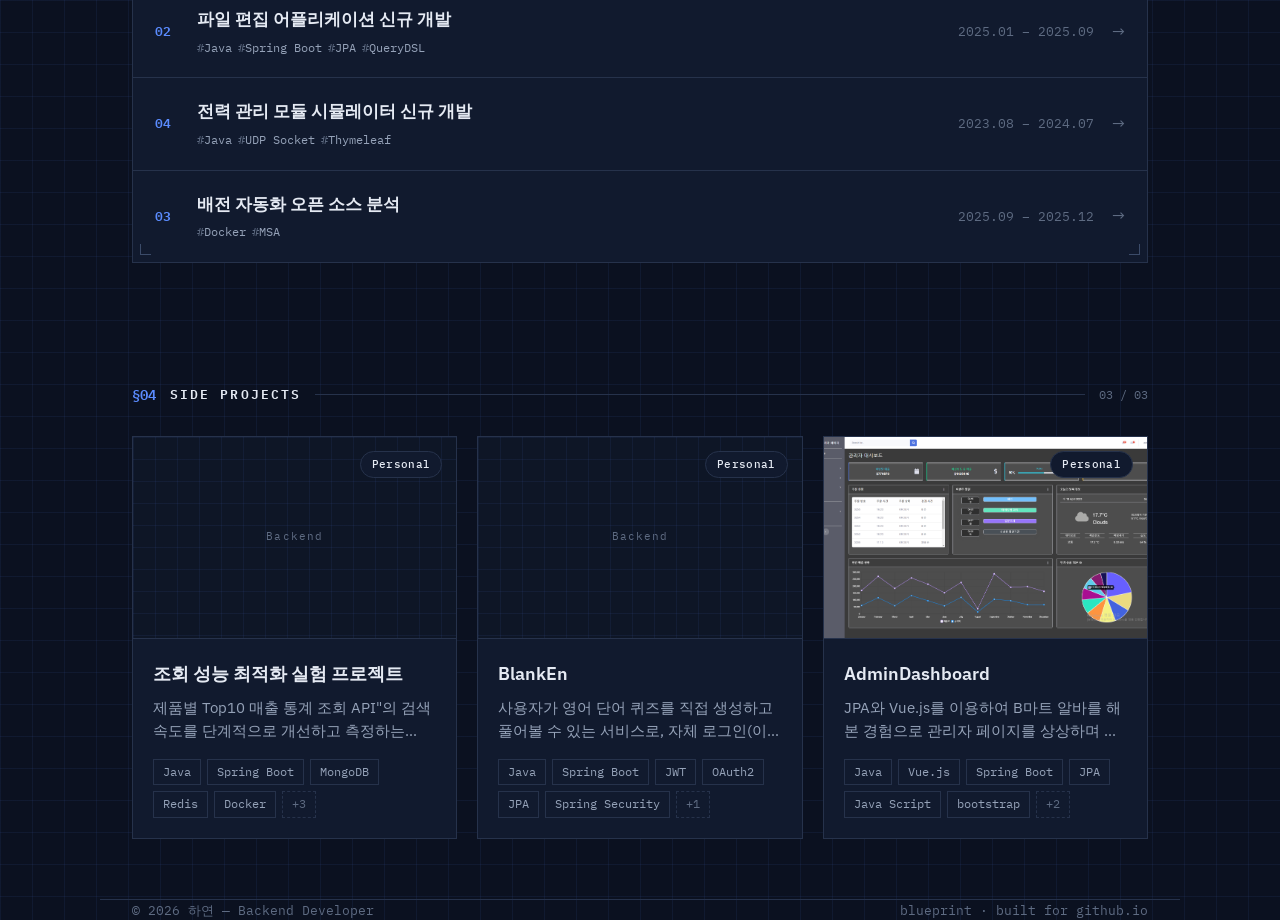
==== commit d5ca1aa5: "전체 포트폴리오 수정" ====
--- a/index.html
+++ b/index.html
@@ -181,10 +181,10 @@
           <p>
             전력 계통 도메인에서 백엔드 커리어를 시작했습니다. 변전소 통합
             관제(SCADA) 애플리케이션을 유지보수하며 MyBatis를 JPA로
-            마이그레이션하고, 조회 성능을 캐시·인덱스·비정규화로 개선했습니다.
-            IEC 61850 국제 표준 기반 파일 편집기를 신규 개발하고, 6종 전력
-            모듈을 멀티스레드로 구동하는 UDP 시뮬레이터를 만들며 저수준 통신과
-            동시성 문제를 깊게 다뤘습니다.
+            마이그레이션하고, 조회 성능을 캐시·인덱스로 개선했습니다. IEC 61850
+            국제 표준 기반 파일 편집기를 신규 개발하고, 6종 전력 모듈을
+            멀티스레드로 구동하는 UDP 시뮬레이터를 만들며 저수준 통신과 동시성
+            문제를 깊게 다뤘습니다.
           </p>
           <p>
             지금은 이전 회사에서 경험 것들과 더불어, 트래픽이 많은 서버의 운영
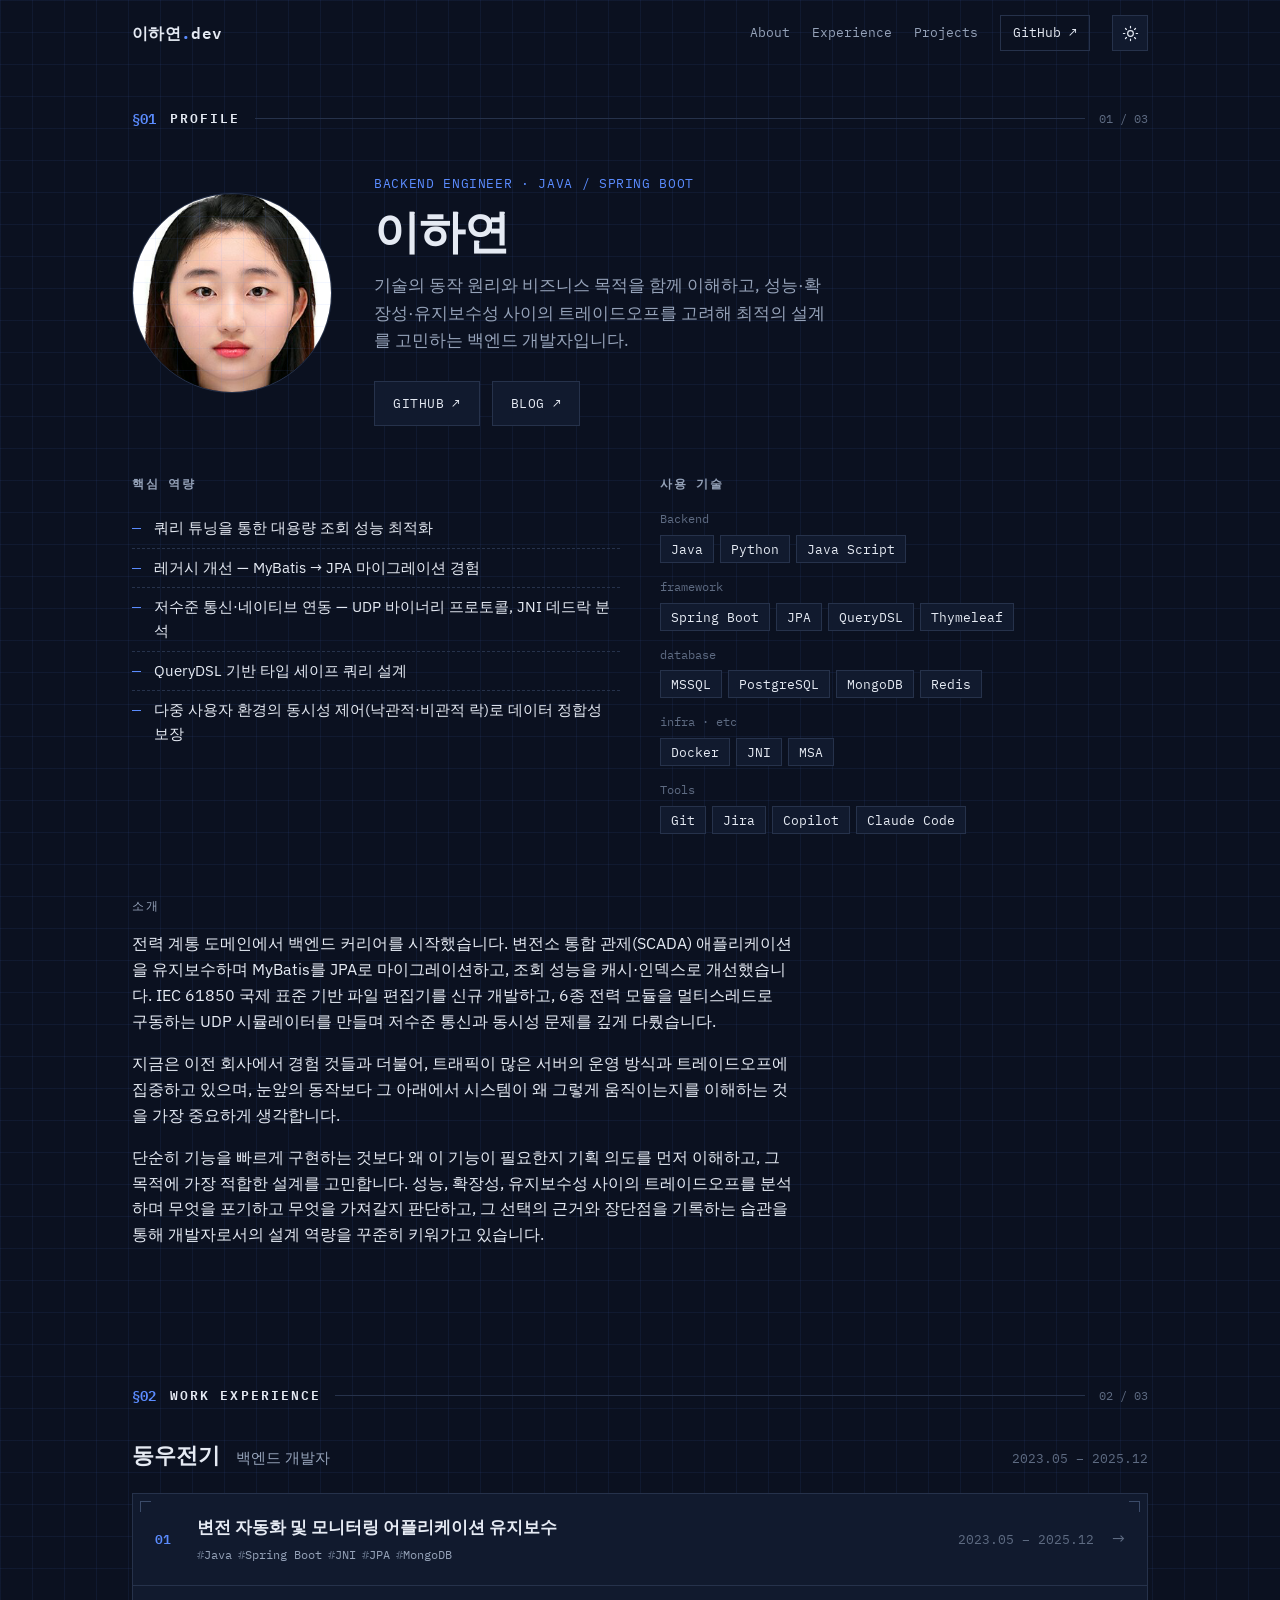
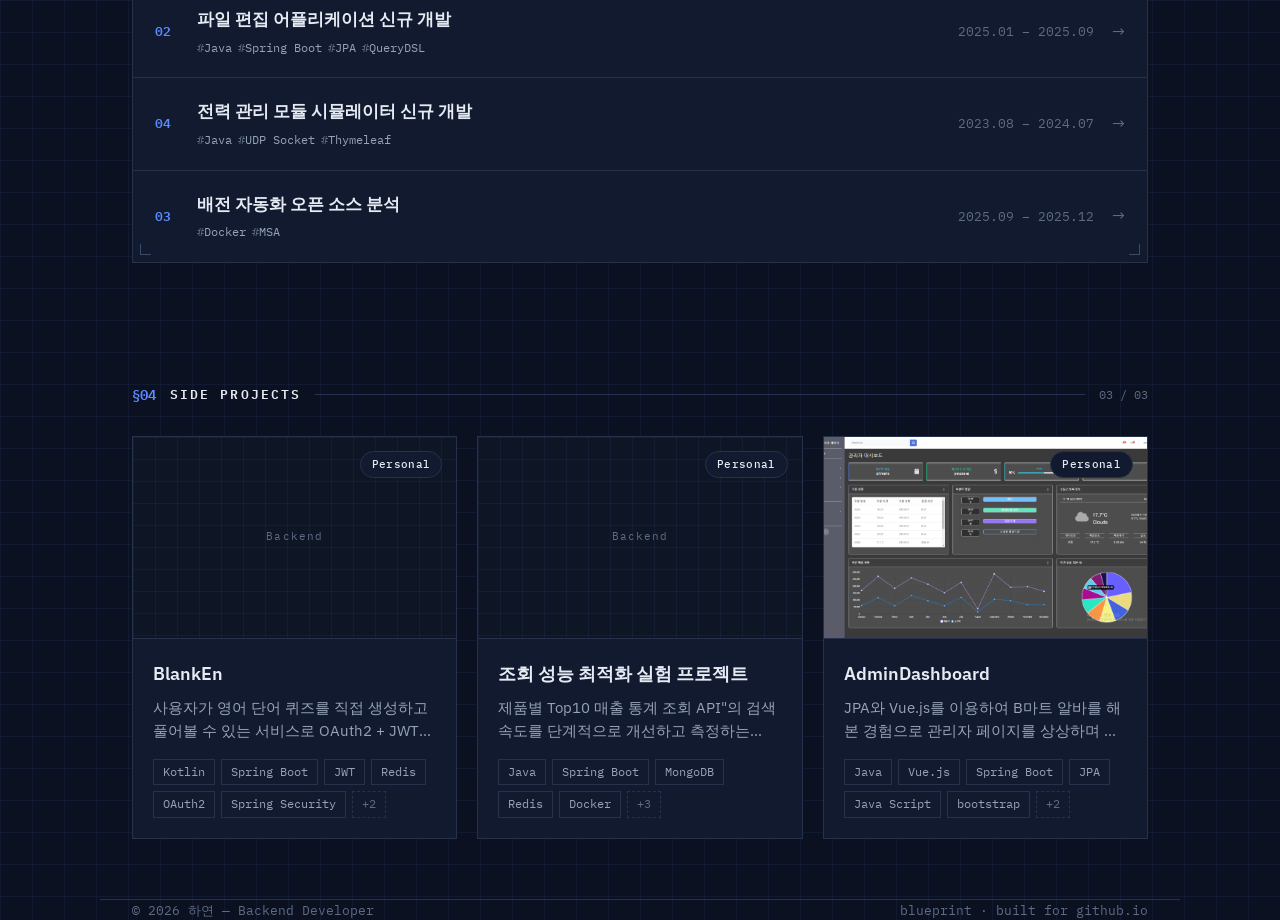
==== commit 0a8048d6: "blanken 내용 업데이트" ====
--- a/index.html
+++ b/index.html
@@ -292,15 +292,40 @@
         </div>
 
         <div class="proj-grid">
-          <a
-            class="proj-card reveal"
-            href="projects/market_query_performance.html"
-          >
+          <a class="proj-card reveal" href="projects/blank_en.html">
             <span class="badge per">Personal</span>
             <div class="thumb"><span>Backend</span></div>
             <div
               class="proj-body"
-              title='"제품별 Top10 매출 통계 조회 API"의 검색 속도를 단계적으로 개선하고 측정하는 Spring Boot 실험 프로젝트'
+              title="사용자가 영어 단어 퀴즈를 직접 생성하고 풀어볼 수 있는 서비스로
+                OAuth2 + JWT 기반 카카오·구글 소셜 로그인을 함께 지원하는
+                인증·인가 체계를 구축한 프로젝트"
+            >
+              <h3>BlankEn</h3>
+              <p class="desc">
+                사용자가 영어 단어 퀴즈를 직접 생성하고 풀어볼 수 있는 서비스로
+                OAuth2 + JWT 기반 소셜 로그인을 함께 지원하는 인증·인가 체계를
+                구축한 프로젝트
+              </p>
+              <div class="chips">
+                <span class="chip">Kotlin</span
+                ><span class="chip">Spring Boot</span
+                ><span class="chip">JWT</span><span class="chip">Redis</span
+                ><span class="chip">OAuth2</span
+                ><span class="chip">Spring Security</span
+                ><span class="chip more">+2</span>
+              </div>
+            </div>
+          </a>
+          <a
+            class="proj-card reveal"
+            href="projects/market_query_performance.html"
+          >
+            <span class="badge per">Personal</span>
+            <div class="thumb"><span>Backend</span></div>
+            <div
+              class="proj-body"
+              title='제품별 Top10 매출 통계 조회 API"의 검색 속도를 단계적으로 개선하고 측정하는 Spring Boot 실험 프로젝트'
             >
               <h3>조회 성능 최적화 실험 프로젝트</h3>
               <p class="desc">
@@ -317,34 +342,16 @@
             </div>
           </a>
 
-          <a class="proj-card reveal" href="projects/blank_en.html">
-            <span class="badge per">Personal</span>
-            <div class="thumb"><span>Backend</span></div>
-            <div class="proj-body" title='"BlankEn'>
-              <h3>BlankEn</h3>
-              <p class="desc">
-                사용자가 영어 단어 퀴즈를 직접 생성하고 풀어볼 수 있는 서비스로,
-                자체 로그인(이메일 인증·로그인 유지)과 OAuth 2.0 기반
-                카카오·구글 소셜 로그인을 함께 지원하는 인증·인가 체계를 구축한
-                프로젝트
-              </p>
-              <div class="chips">
-                <span class="chip">Java</span
-                ><span class="chip">Spring Boot</span
-                ><span class="chip">JWT</span><span class="chip">OAuth2</span
-                ><span class="chip">JPA</span
-                ><span class="chip">Spring Security</span
-                ><span class="chip more">+1</span>
-              </div>
-            </div>
-          </a>
-
           <a class="proj-card reveal" href="projects/admin_dashboard.html">
             <span class="badge per">Personal</span>
             <div class="thumb">
               <img src="assets/img/admin_dashboard_main.png" />
             </div>
-            <div class="proj-body" title='"AdminDashboard'>
+            <div
+              class="proj-body"
+              title="JPA와 Vue.js를 이용하여 B마트 알바를 해본 경험으로 관리자
+                페이지를 상상하며 만든 프로젝트"
+            >
               <h3>AdminDashboard</h3>
               <p class="desc">
                 JPA와 Vue.js를 이용하여 B마트 알바를 해본 경험으로 관리자
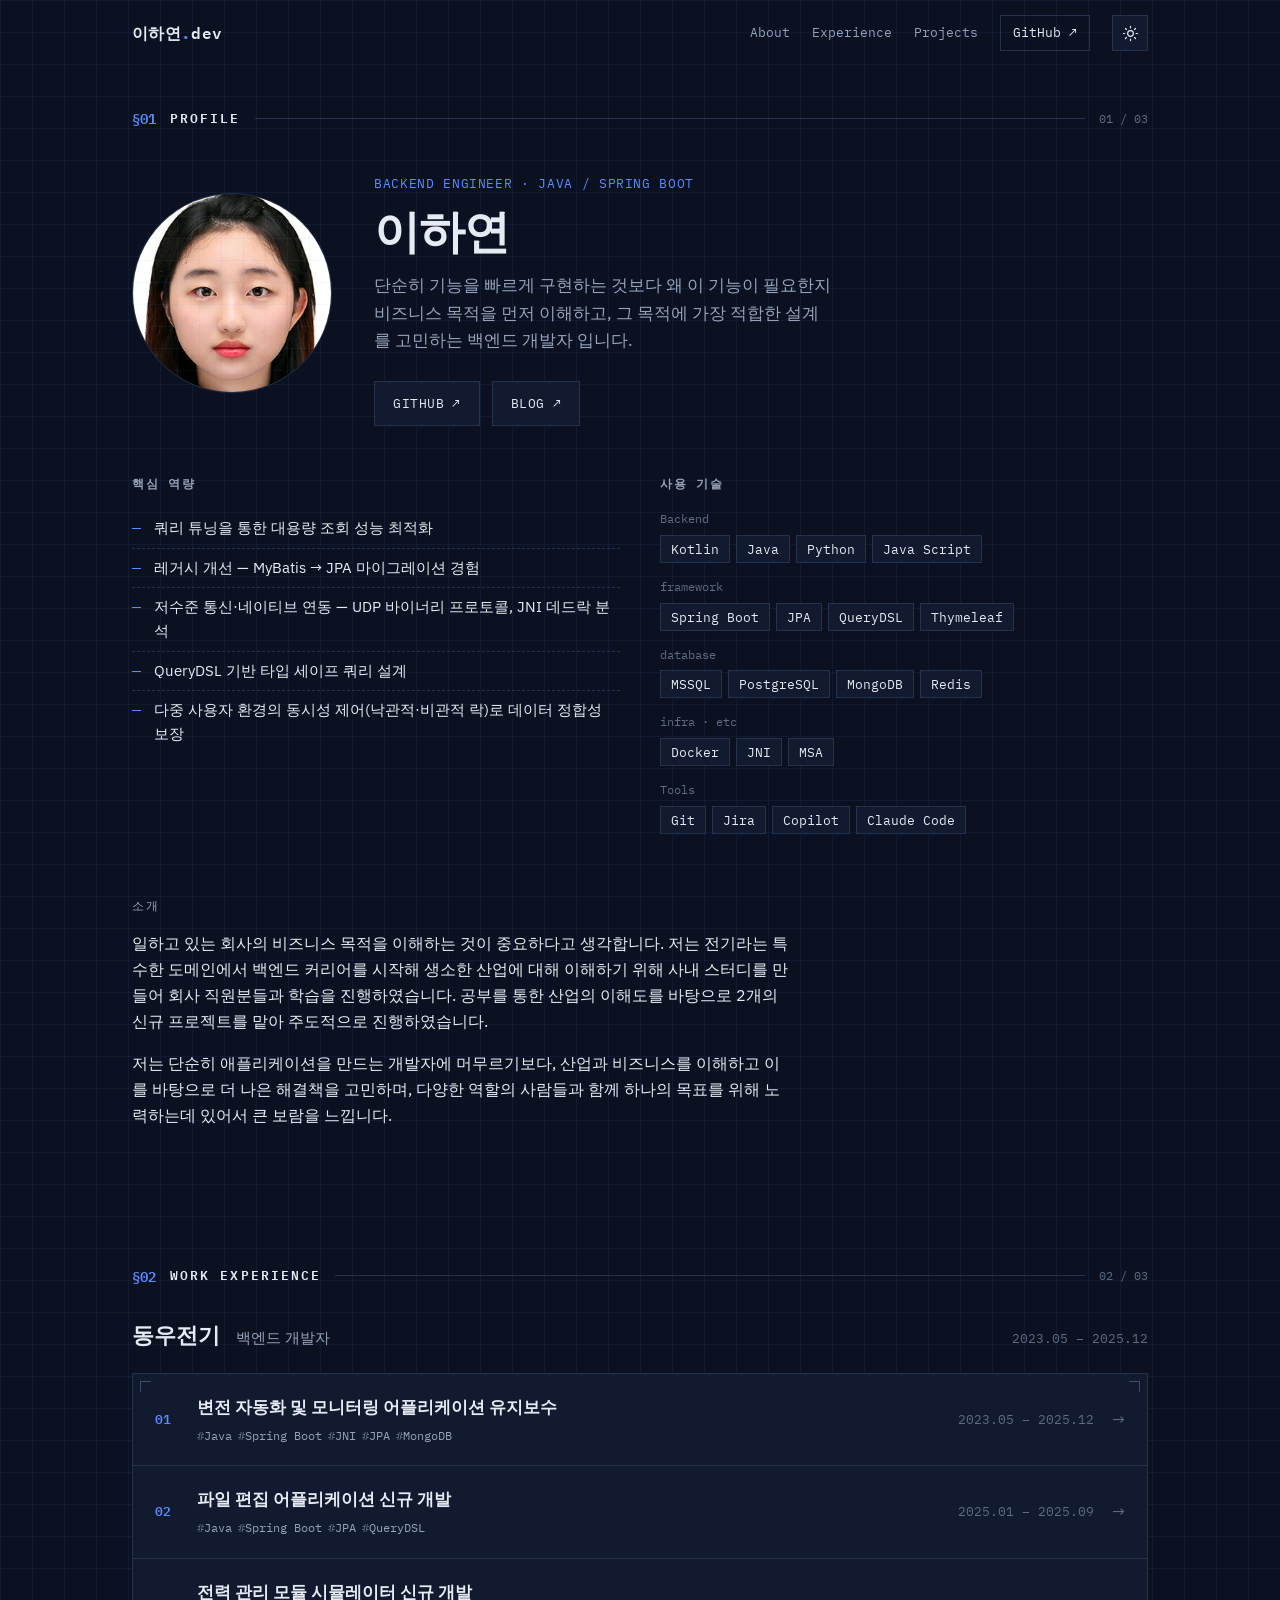
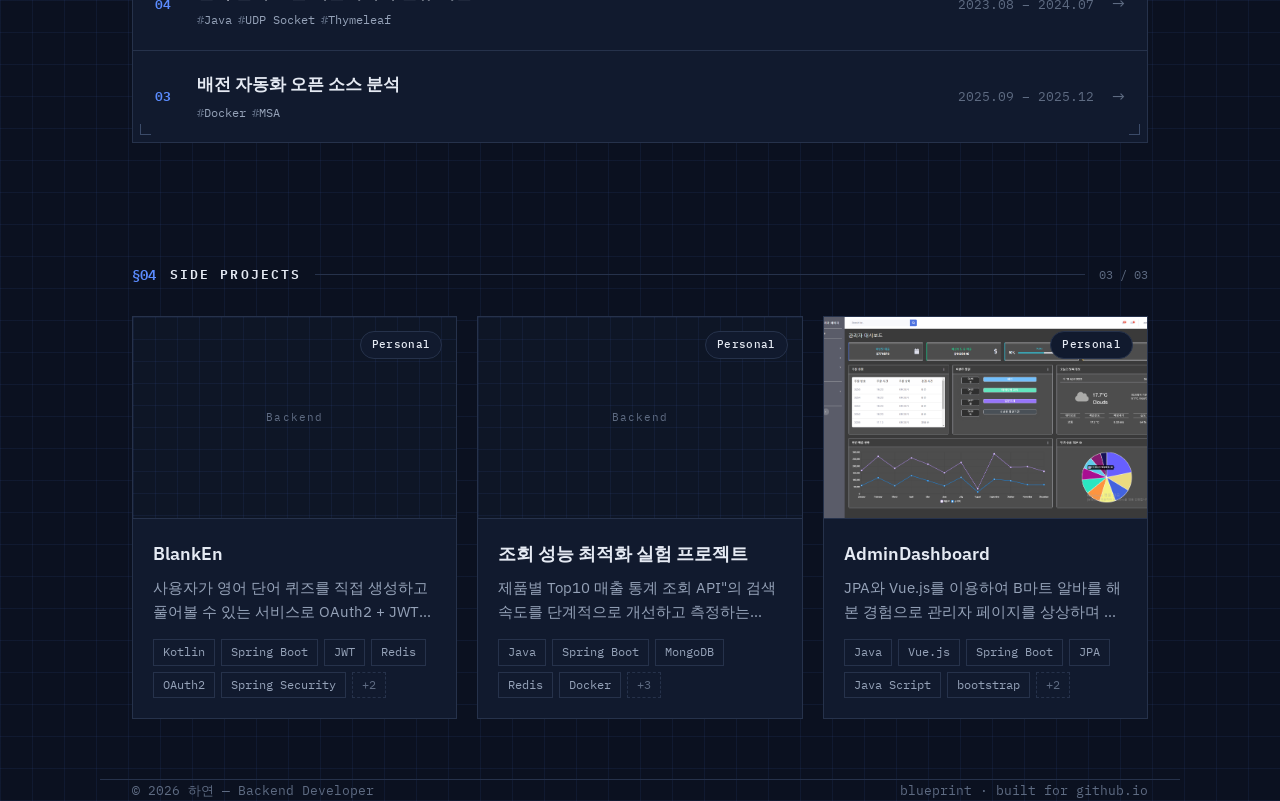
==== commit dbcf00dc: "소개 멘트 수정" ====
--- a/index.html
+++ b/index.html
@@ -93,9 +93,9 @@
             <p class="role">BACKEND ENGINEER · JAVA / SPRING BOOT</p>
             <h1>이하연</h1>
             <p class="tag">
-              기술의 동작 원리와 비즈니스 목적을 함께 이해하고,
-              성능·확장성·유지보수성 사이의 트레이드오프를 고려해 최적의 설계를
-              고민하는 백엔드 개발자입니다.
+              단순히 기능을 빠르게 구현하는 것보다 왜 이 기능이 필요한지
+              비즈니스 목적을 먼저 이해하고, 그 목적에 가장 적합한 설계를
+              고민하는 백엔드 개발자 입니다.
             </p>
             <div class="links">
               <a
@@ -138,7 +138,8 @@
             <div class="stack-group">
               <span class="k">Backend</span>
               <div class="v">
-                <span class="tk">Java</span><span class="tk">Python</span
+                <span class="tk">Kotlin</span><span class="tk">Java</span
+                ><span class="tk">Python</span
                 ><span class="tk">Java Script</span>
               </div>
             </div>
@@ -179,25 +180,17 @@
         <div class="about-long reveal">
           <p class="lbl">소개</p>
           <p>
-            전력 계통 도메인에서 백엔드 커리어를 시작했습니다. 변전소 통합
-            관제(SCADA) 애플리케이션을 유지보수하며 MyBatis를 JPA로
-            마이그레이션하고, 조회 성능을 캐시·인덱스로 개선했습니다. IEC 61850
-            국제 표준 기반 파일 편집기를 신규 개발하고, 6종 전력 모듈을
-            멀티스레드로 구동하는 UDP 시뮬레이터를 만들며 저수준 통신과 동시성
-            문제를 깊게 다뤘습니다.
+            일하고 있는 회사의 비즈니스 목적을 이해하는 것이 중요하다고
+            생각합니다. 저는 전기라는 특수한 도메인에서 백엔드 커리어를 시작해
+            생소한 산업에 대해 이해하기 위해 사내 스터디를 만들어 회사
+            직원분들과 학습을 진행하였습니다. 공부를 통한 산업의 이해도를
+            바탕으로 2개의 신규 프로젝트를 맡아 주도적으로 진행하였습니다.
           </p>
           <p>
-            지금은 이전 회사에서 경험 것들과 더불어, 트래픽이 많은 서버의 운영
-            방식과 트레이드오프에 집중하고 있으며, 눈앞의 동작보다 그 아래에서
-            시스템이 왜 그렇게 움직이는지를 이해하는 것을 가장 중요하게
-            생각합니다.
-          </p>
-          <p>
-            단순히 기능을 빠르게 구현하는 것보다 왜 이 기능이 필요한지 기획
-            의도를 먼저 이해하고, 그 목적에 가장 적합한 설계를 고민합니다. 성능,
-            확장성, 유지보수성 사이의 트레이드오프를 분석하며 무엇을 포기하고
-            무엇을 가져갈지 판단하고, 그 선택의 근거와 장단점을 기록하는 습관을
-            통해 개발자로서의 설계 역량을 꾸준히 키워가고 있습니다.
+            저는 단순히 애플리케이션을 만드는 개발자에 머무르기보다, 산업과
+            비즈니스를 이해하고 이를 바탕으로 더 나은 해결책을 고민하며, 다양한
+            역할의 사람들과 함께 하나의 목표를 위해 노력하는데 있어서 큰 보람을
+            느낍니다.
           </p>
         </div>
       </section>
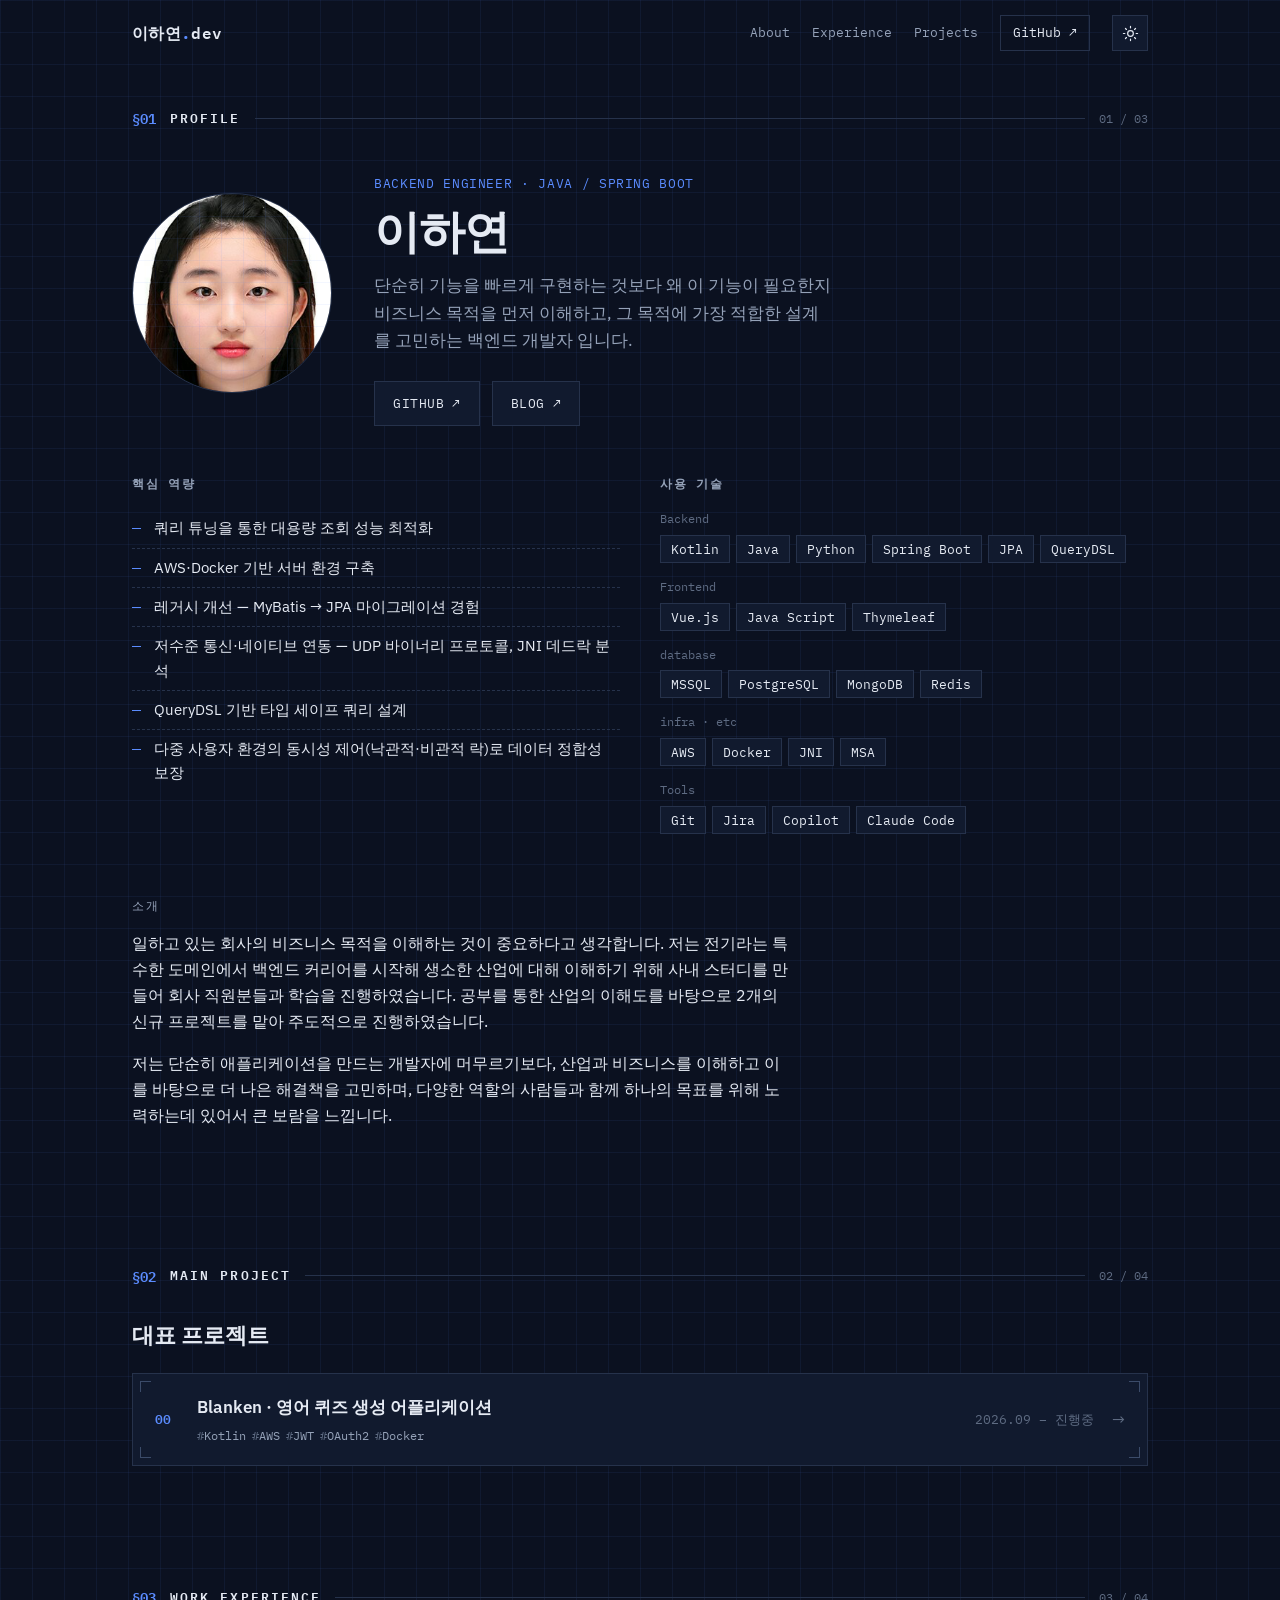
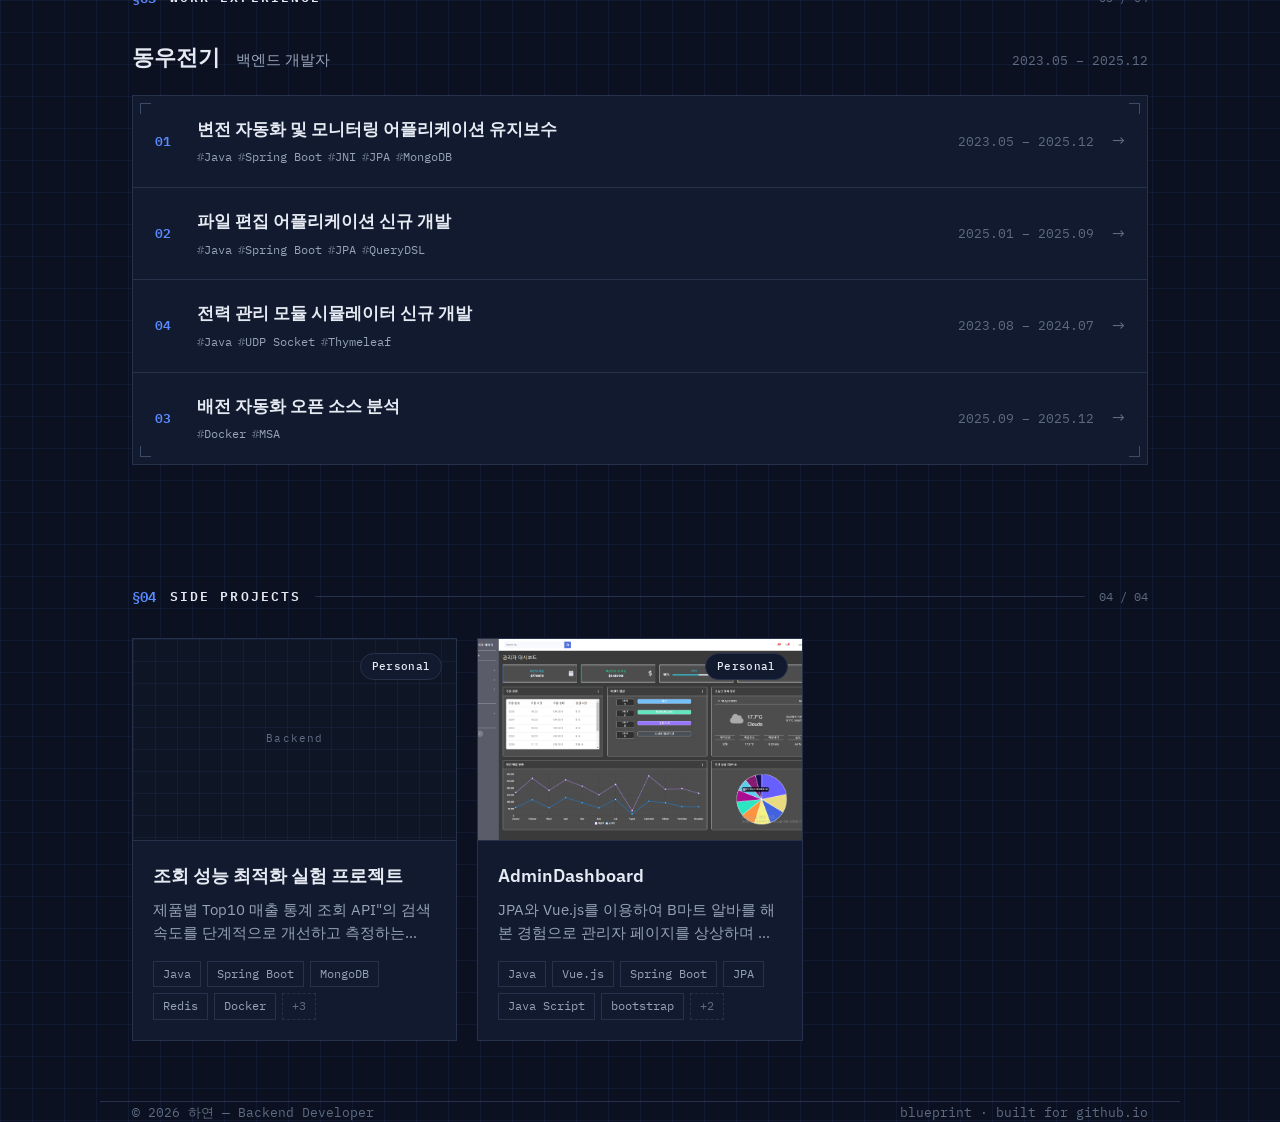
==== commit 27b84ecf: "blanken 내용 수정" ====
--- a/index.html
+++ b/index.html
@@ -121,6 +121,7 @@
             <h2>핵심 역량</h2>
             <ul class="caps">
               <li>쿼리 튜닝을 통한 대용량 조회 성능 최적화</li>
+              <li>AWS·Docker 기반 서버 환경 구축</li>
               <li>레거시 개선 — MyBatis → JPA 마이그레이션 경험</li>
               <li>
                 저수준 통신·네이티브 연동 — UDP 바이너리 프로토콜, JNI 데드락
@@ -140,15 +141,16 @@
               <div class="v">
                 <span class="tk">Kotlin</span><span class="tk">Java</span
                 ><span class="tk">Python</span
-                ><span class="tk">Java Script</span>
+                ><span class="tk">Spring Boot</span><span class="tk">JPA</span
+                ><span class="tk">QueryDSL</span>
               </div>
             </div>
             <div class="stack-group">
-              <span class="k">framework</span>
+              <span class="k">Frontend</span>
               <div class="v">
-                <span class="tk">Spring Boot</span><span class="tk">JPA</span
-                ><span class="tk">QueryDSL</span
-                ><span class="tk">Thymeleaf</span>
+                <span class="tk">Vue.js</span>
+                <span class="tk">Java Script</span>
+                <span class="tk">Thymeleaf</span>
               </div>
             </div>
             <div class="stack-group">
@@ -162,8 +164,8 @@
             <div class="stack-group">
               <span class="k">infra · etc</span>
               <div class="v">
-                <span class="tk">Docker</span><span class="tk">JNI</span
-                ><span class="tk">MSA</span>
+                <span class="tk">AWS</span><span class="tk">Docker</span
+                ><span class="tk">JNI</span><span class="tk">MSA</span>
               </div>
             </div>
             <div class="stack-group">
@@ -195,12 +197,46 @@
         </div>
       </section>
 
-      <!-- §02 EXPERIENCE -->
+      <!-- §02 MAIN PROJECT -->
       <section id="experience">
         <div class="sec-head reveal">
           <span class="sec-no">§02</span
+          ><span class="sec-title">Main Project</span>
+          <span class="sec-rule"></span><span class="sec-meta">02 / 04</span>
+        </div>
+
+        <div class="company reveal">
+          <span class="co-name">대표 프로젝트</span>
+        </div>
+
+        <div class="exp-list crop reveal">
+          <a
+            class="exp-row"
+            href="projects/blank_en.html"
+            data-detail="experience/monitoring-maintenance.html"
+          >
+            <span class="exp-no">00</span>
+            <div class="exp-main">
+              <span class="exp-title"
+                >Blanken · 영어 퀴즈 생성 어플리케이션</span
+              >
+              <div class="exp-tags">
+                <span>Kotlin</span><span>AWS</span><span>JWT</span
+                ><span>OAuth2</span><span>Docker</span>
+              </div>
+            </div>
+            <span class="exp-date">2026.09 – 진행중</span>
+            <span class="exp-arrow" aria-hidden="true">→</span>
+          </a>
+        </div>
+      </section>
+
+      <!-- §03 EXPERIENCE -->
+      <section id="experience">
+        <div class="sec-head reveal">
+          <span class="sec-no">§03</span
           ><span class="sec-title">Work Experience</span>
-          <span class="sec-rule"></span><span class="sec-meta">02 / 03</span>
+          <span class="sec-rule"></span><span class="sec-meta">03 / 04</span>
         </div>
 
         <div class="company reveal">
@@ -276,16 +312,16 @@
         </div>
       </section>
 
-      <!-- §03 SIDE PROJECTS -->
+      <!-- §04 SIDE PROJECTS -->
       <section id="projects">
         <div class="sec-head reveal">
           <span class="sec-no">§04</span
           ><span class="sec-title">Side Projects</span>
-          <span class="sec-rule"></span><span class="sec-meta">03 / 03</span>
+          <span class="sec-rule"></span><span class="sec-meta">04 / 04</span>
         </div>
 
         <div class="proj-grid">
-          <a class="proj-card reveal" href="projects/blank_en.html">
+          <!-- <a class="proj-card reveal" href="projects/blank_en.html">
             <span class="badge per">Personal</span>
             <div class="thumb"><span>Backend</span></div>
             <div
@@ -309,7 +345,7 @@
                 ><span class="chip more">+2</span>
               </div>
             </div>
-          </a>
+          </a> -->
           <a
             class="proj-card reveal"
             href="projects/market_query_performance.html"
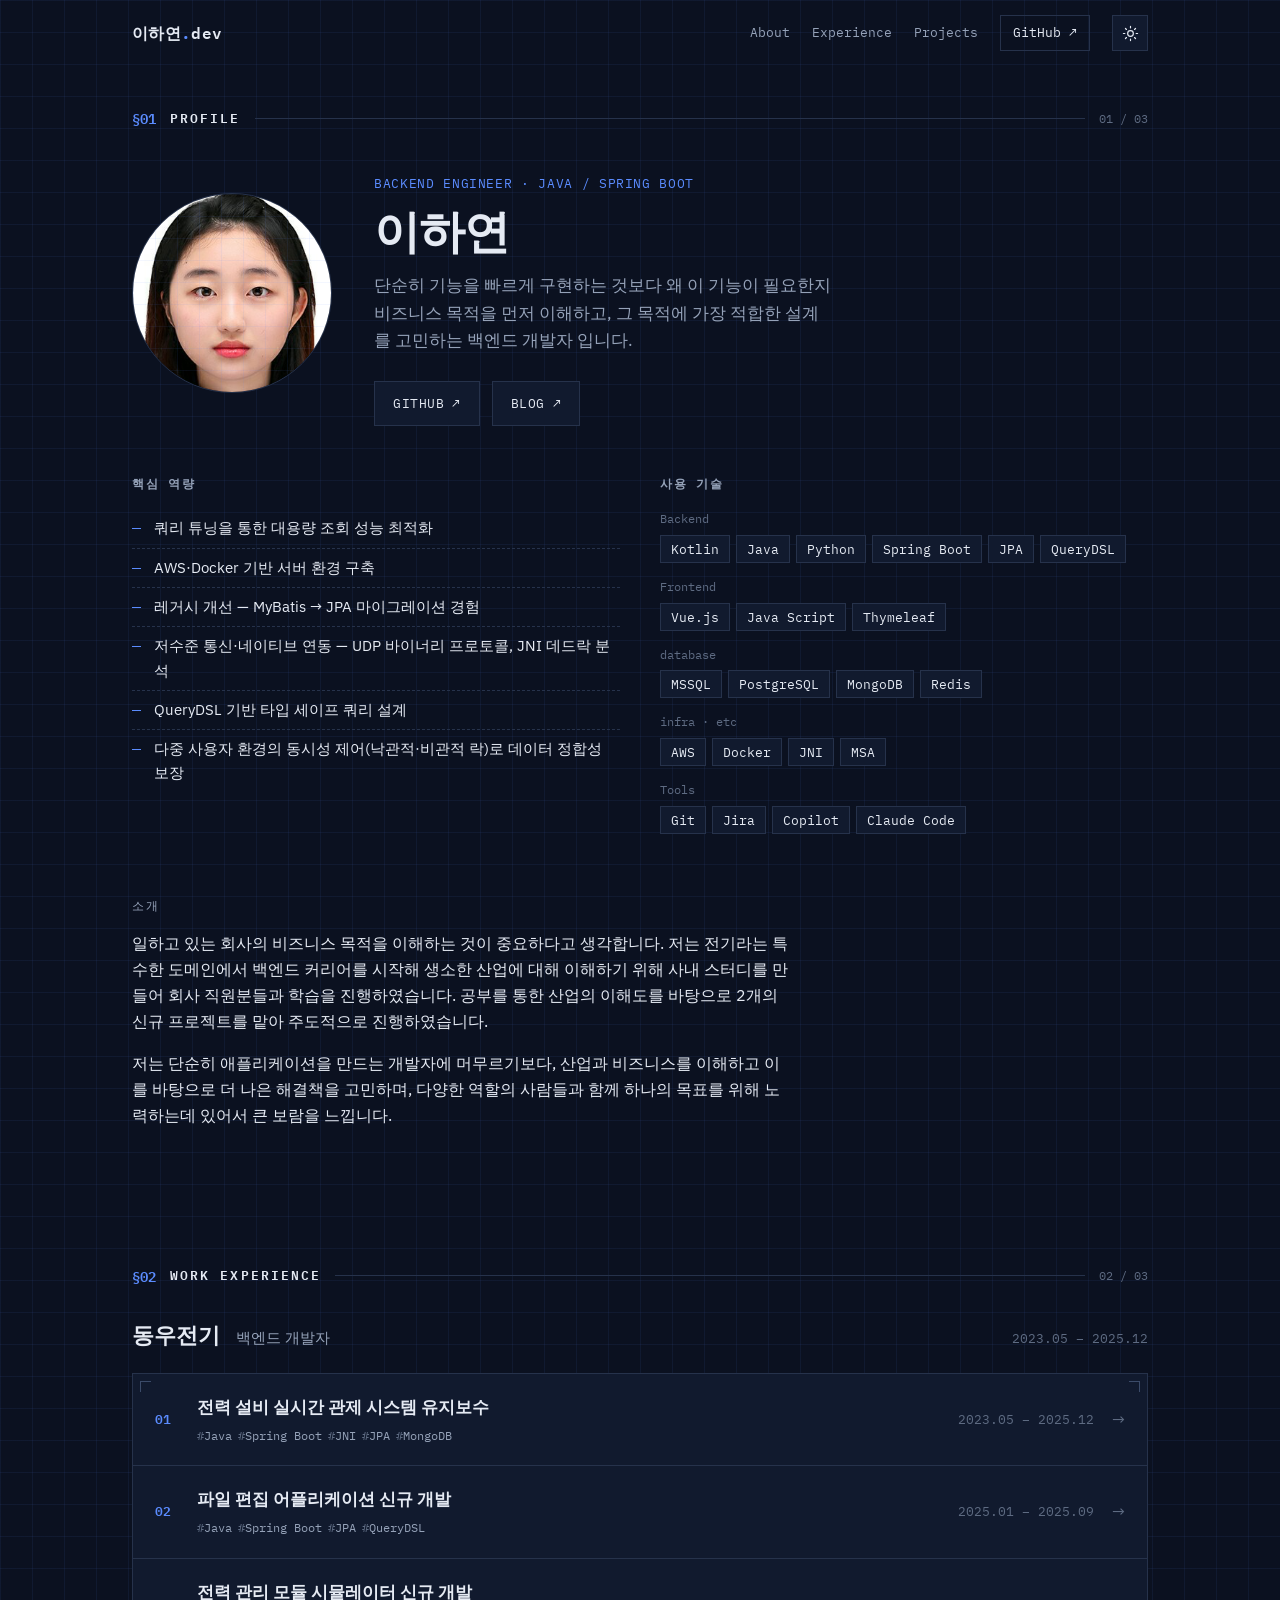
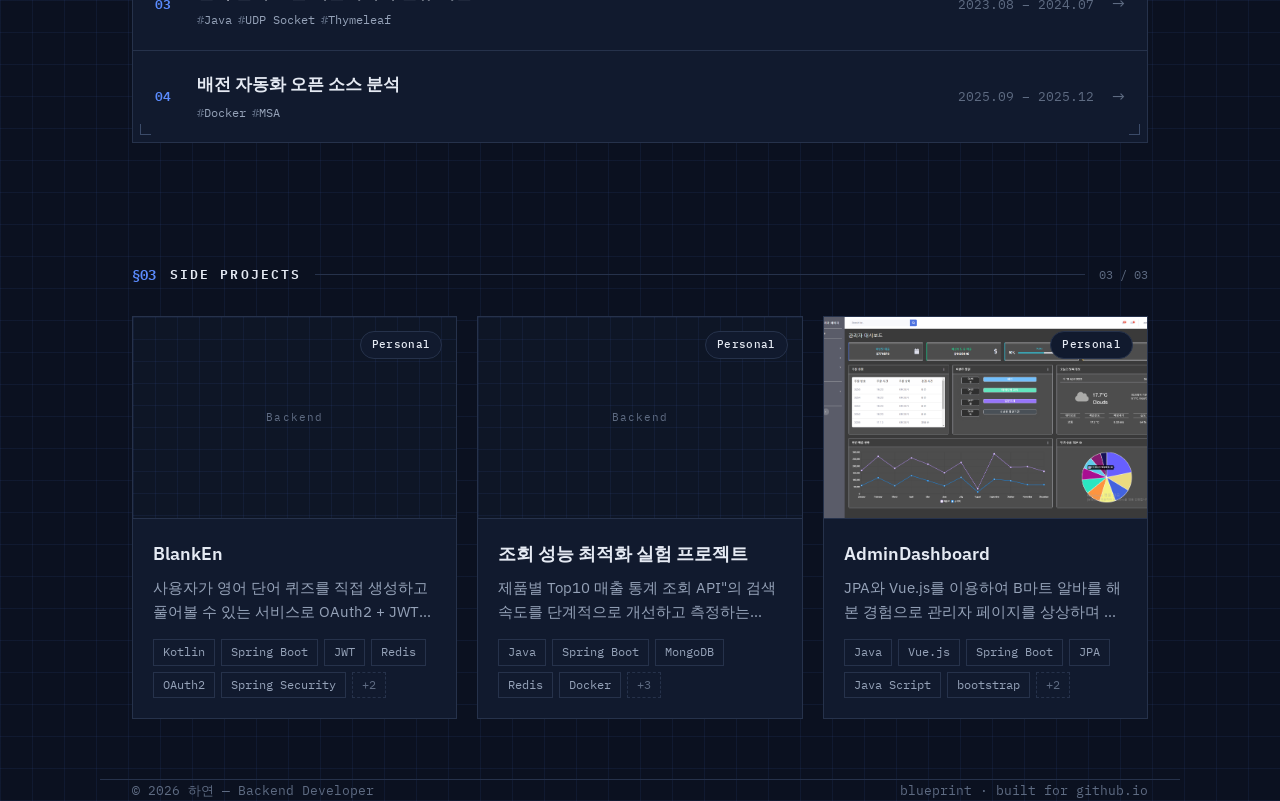
==== commit 020da78e: "problem solving 전체 내용 수정" ====
--- a/index.html
+++ b/index.html
@@ -197,46 +197,12 @@
         </div>
       </section>
 
-      <!-- §02 MAIN PROJECT -->
+      <!-- §02 EXPERIENCE -->
       <section id="experience">
         <div class="sec-head reveal">
           <span class="sec-no">§02</span
-          ><span class="sec-title">Main Project</span>
-          <span class="sec-rule"></span><span class="sec-meta">02 / 04</span>
-        </div>
-
-        <div class="company reveal">
-          <span class="co-name">대표 프로젝트</span>
-        </div>
-
-        <div class="exp-list crop reveal">
-          <a
-            class="exp-row"
-            href="projects/blank_en.html"
-            data-detail="experience/monitoring-maintenance.html"
-          >
-            <span class="exp-no">00</span>
-            <div class="exp-main">
-              <span class="exp-title"
-                >Blanken · 영어 퀴즈 생성 어플리케이션</span
-              >
-              <div class="exp-tags">
-                <span>Kotlin</span><span>AWS</span><span>JWT</span
-                ><span>OAuth2</span><span>Docker</span>
-              </div>
-            </div>
-            <span class="exp-date">2026.09 – 진행중</span>
-            <span class="exp-arrow" aria-hidden="true">→</span>
-          </a>
-        </div>
-      </section>
-
-      <!-- §03 EXPERIENCE -->
-      <section id="experience">
-        <div class="sec-head reveal">
-          <span class="sec-no">§03</span
           ><span class="sec-title">Work Experience</span>
-          <span class="sec-rule"></span><span class="sec-meta">03 / 04</span>
+          <span class="sec-rule"></span><span class="sec-meta">02 / 03</span>
         </div>
 
         <div class="company reveal">
@@ -254,7 +220,7 @@
             <span class="exp-no">01</span>
             <div class="exp-main">
               <span class="exp-title"
-                >변전 자동화 및 모니터링 어플리케이션 유지보수</span
+                >전력 설비 실시간 관제 시스템 유지보수</span
               >
               <div class="exp-tags">
                 <span>Java</span><span>Spring Boot</span><span>JNI</span
@@ -286,7 +252,7 @@
             href="projects/module_simulator.html"
             data-detail="experience/simulator.html"
           >
-            <span class="exp-no">04</span>
+            <span class="exp-no">03</span>
             <div class="exp-main">
               <span class="exp-title">전력 관리 모듈 시뮬레이터 신규 개발</span>
               <div class="exp-tags">
@@ -301,7 +267,7 @@
             href="projects/opensource-analysis.html"
             data-detail="experience/opensource-analysis.html"
           >
-            <span class="exp-no">03</span>
+            <span class="exp-no">04</span>
             <div class="exp-main">
               <span class="exp-title">배전 자동화 오픈 소스 분석</span>
               <div class="exp-tags"><span>Docker</span><span>MSA</span></div>
@@ -312,16 +278,16 @@
         </div>
       </section>
 
-      <!-- §04 SIDE PROJECTS -->
+      <!-- §03 SIDE PROJECTS -->
       <section id="projects">
         <div class="sec-head reveal">
-          <span class="sec-no">§04</span
+          <span class="sec-no">§03</span
           ><span class="sec-title">Side Projects</span>
-          <span class="sec-rule"></span><span class="sec-meta">04 / 04</span>
+          <span class="sec-rule"></span><span class="sec-meta">03 / 03</span>
         </div>
 
         <div class="proj-grid">
-          <!-- <a class="proj-card reveal" href="projects/blank_en.html">
+          <a class="proj-card reveal" href="projects/blank_en.html">
             <span class="badge per">Personal</span>
             <div class="thumb"><span>Backend</span></div>
             <div
@@ -345,7 +311,7 @@
                 ><span class="chip more">+2</span>
               </div>
             </div>
-          </a> -->
+          </a>
           <a
             class="proj-card reveal"
             href="projects/market_query_performance.html"
